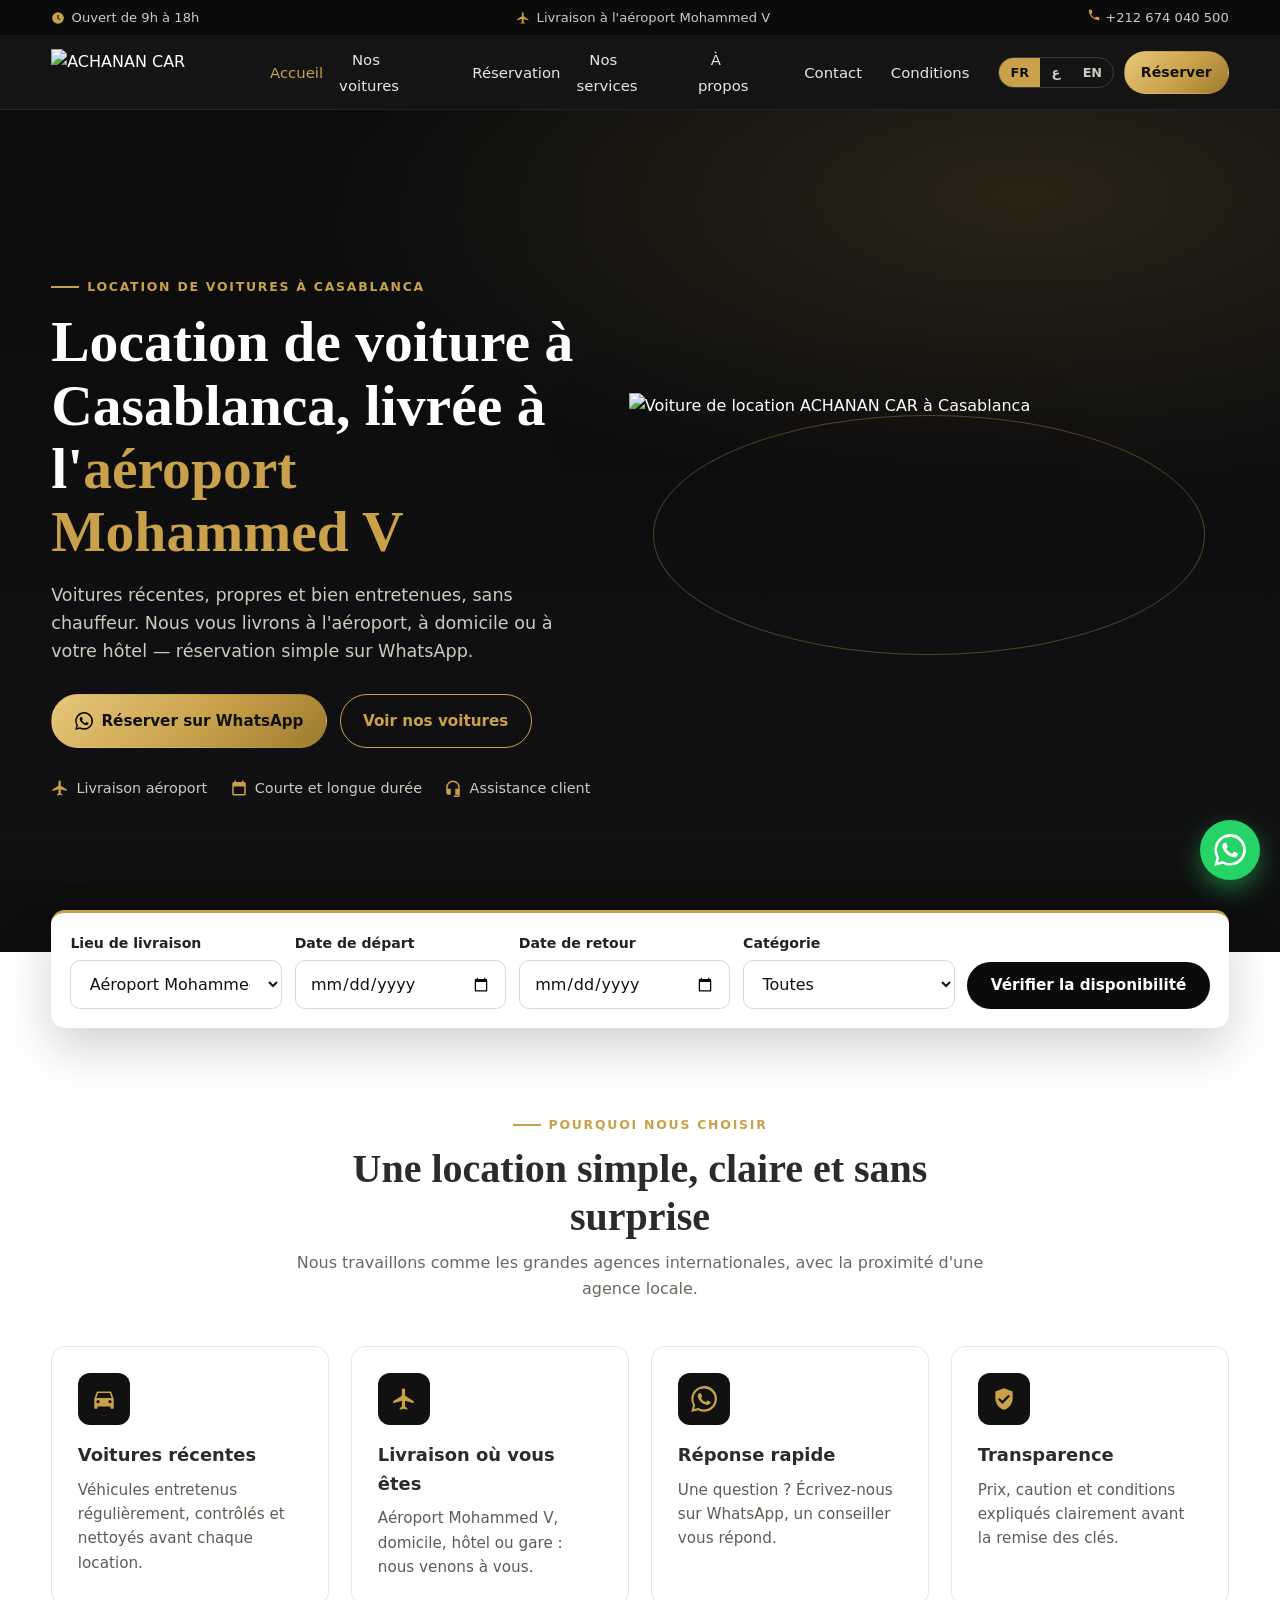
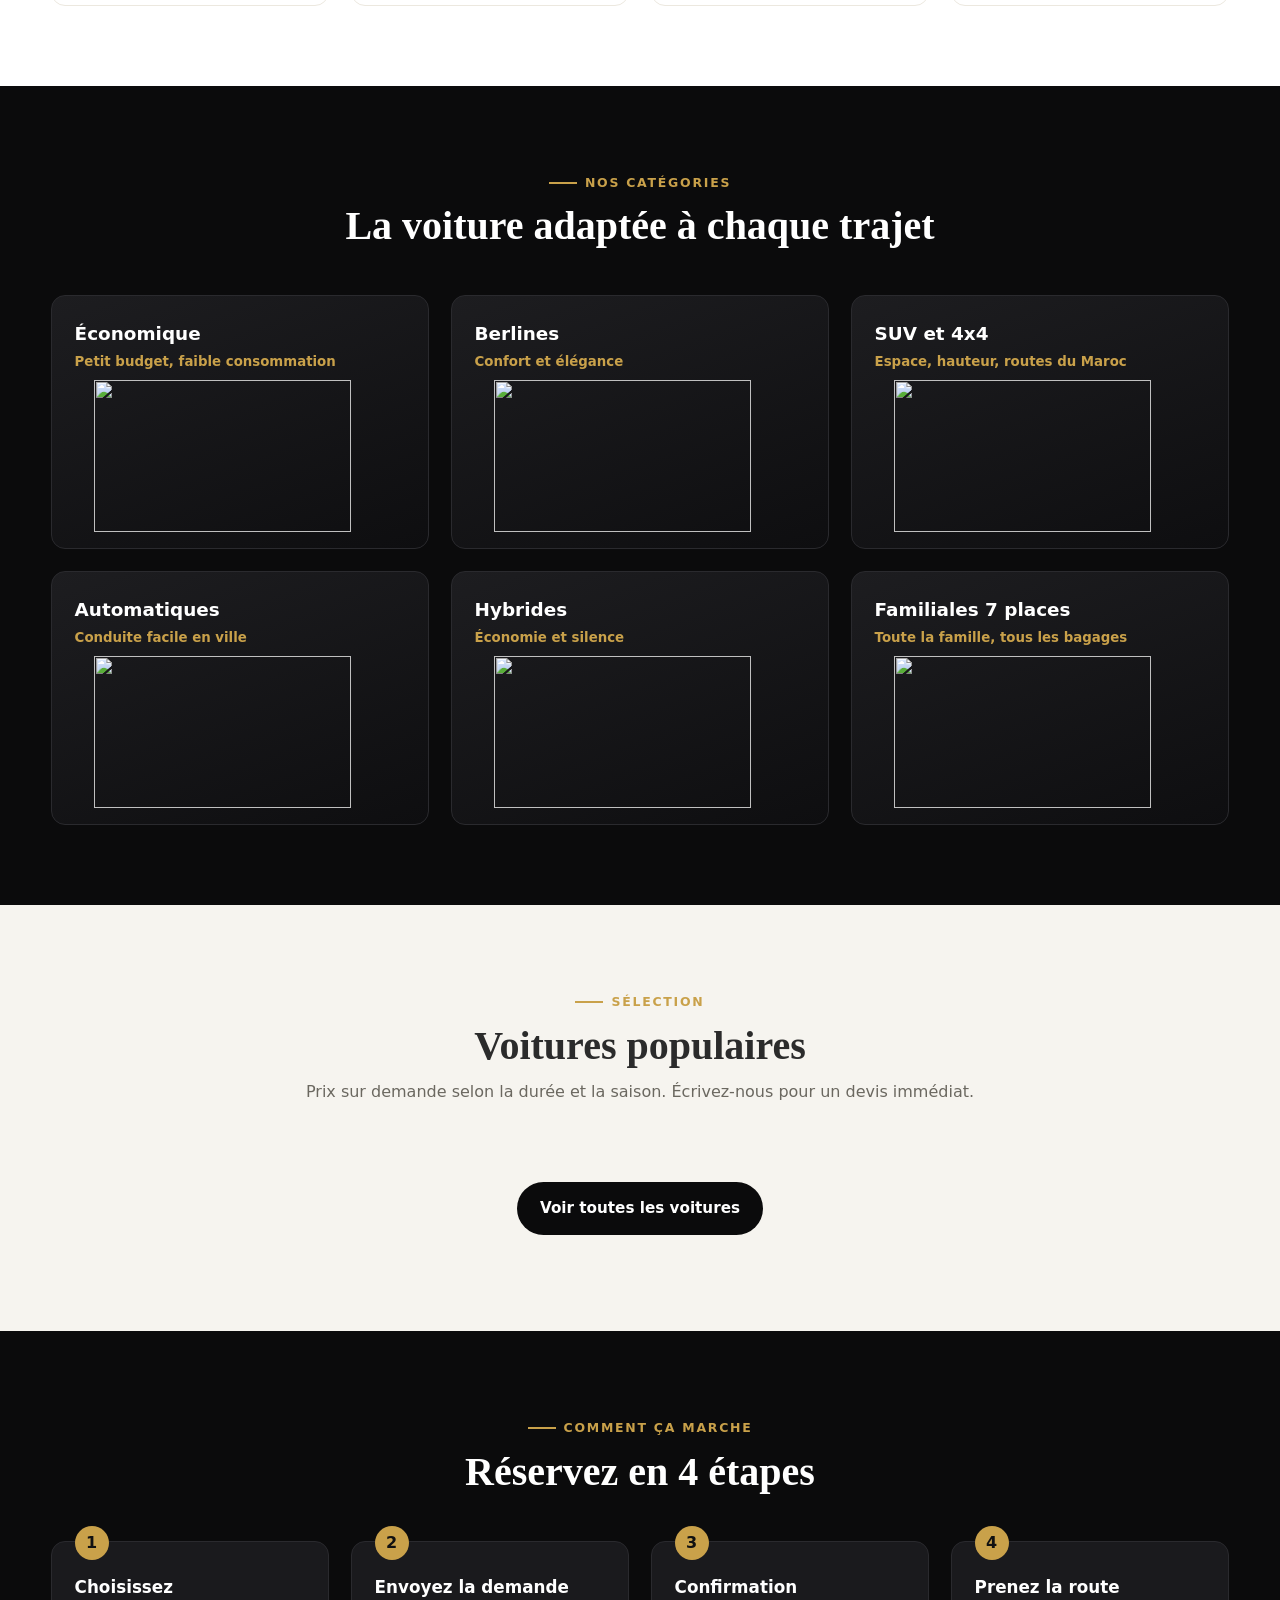
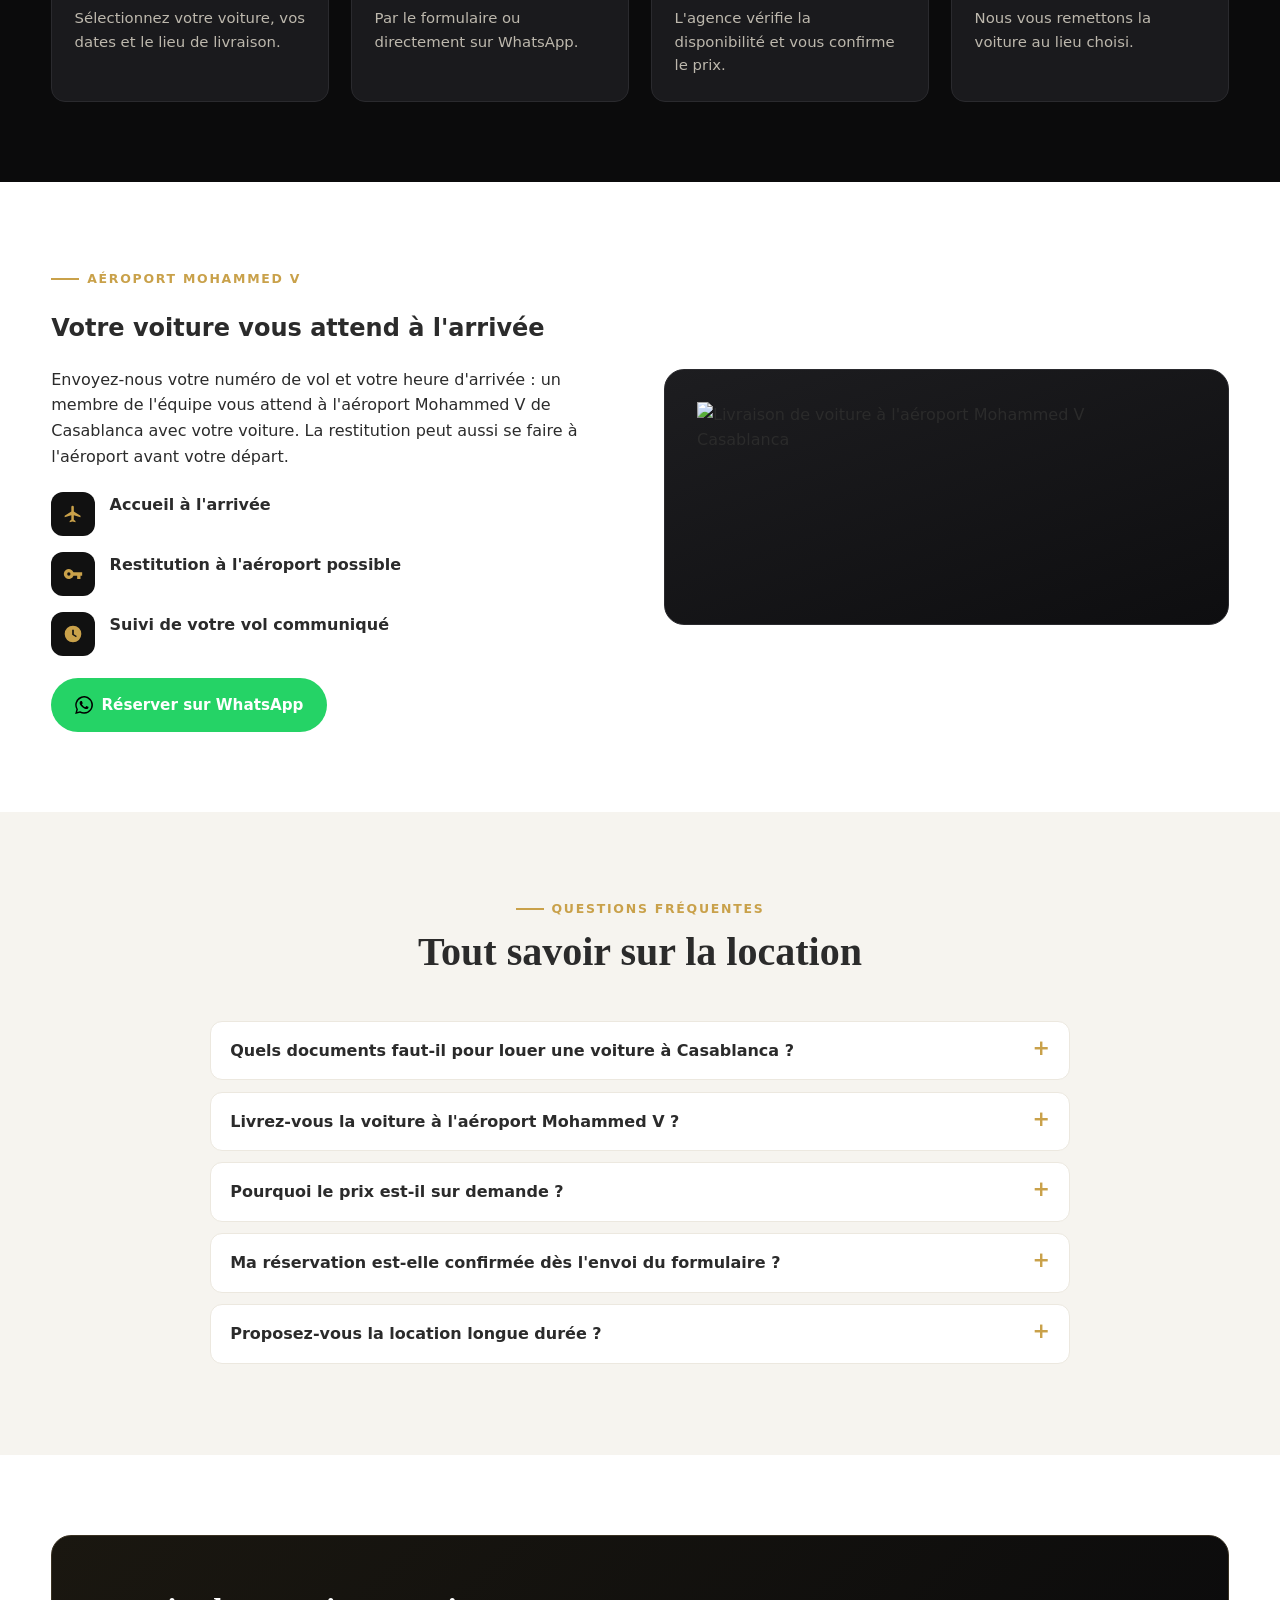
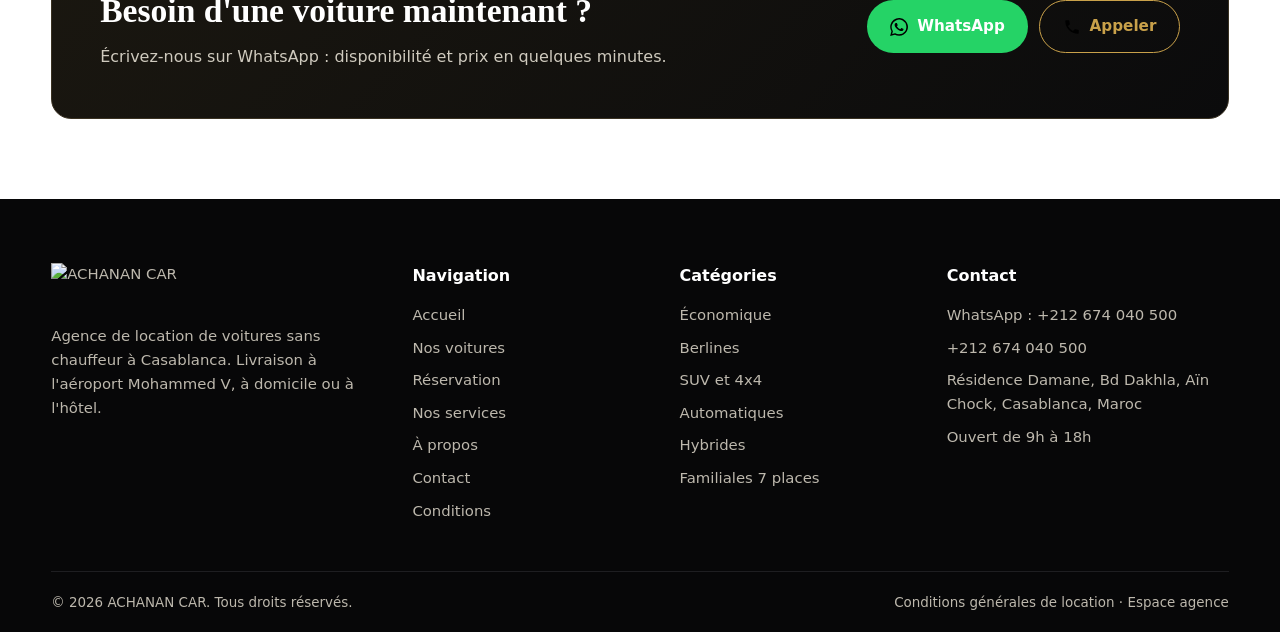
==== index.html @ a7890c53 "Add files via upload" ====
<!DOCTYPE html>
<html lang="fr" dir="ltr" class="no-js">
<head>
<meta charset="utf-8">
<meta name="viewport" content="width=device-width, initial-scale=1">
<title data-i18n="meta.index.title">Location voiture Casablanca &amp; aéroport Mohammed V | ACHANAN CAR</title>
<meta name="description" data-i18n-content="meta.index.desc" content="ACHANAN CAR : location de voitures sans chauffeur à Casablanca et au Maroc. Livraison à l&#x27;aéroport Mohammed V, à domicile ou à l&#x27;hôtel. Réservation rapide sur WhatsApp.">
<meta name="keywords" content="location voiture Casablanca, location voiture aéroport Casablanca, location voiture aéroport Mohammed V, car rental Morocco, car rental Casablanca, location voiture Maroc, location voiture sans chauffeur Casablanca, كراء السيارات الدار البيضاء">
<link rel="canonical" href="https://achanancar-cpu.github.io/">
<meta name="robots" content="index, follow">
<meta name="theme-color" content="#0b0b0c">
<meta property="og:type" content="website">
<meta property="og:site_name" content="ACHANAN CAR">
<meta property="og:title" content="Location voiture Casablanca &amp; aéroport Mohammed V | ACHANAN CAR">
<meta property="og:description" content="ACHANAN CAR : location de voitures sans chauffeur à Casablanca et au Maroc. Livraison à l&#x27;aéroport Mohammed V, à domicile ou à l&#x27;hôtel. Réservation rapide sur WhatsApp.">
<meta property="og:url" content="https://achanancar-cpu.github.io/">
<meta property="og:image" content="https://achanancar-cpu.github.io/assets/img/og-image.png">
<meta property="og:locale" content="fr_MA">
<meta property="og:locale:alternate" content="ar_MA">
<meta property="og:locale:alternate" content="en_US">
<meta name="twitter:card" content="summary_large_image">
<link rel="icon" href="assets/img/favicon.svg" type="image/svg+xml">
<link rel="icon" href="assets/img/icon-192.png" type="image/png" sizes="192x192">
<link rel="apple-touch-icon" href="assets/img/icon-192.png">
<link rel="manifest" href="manifest.webmanifest">
<link rel="stylesheet" href="assets/css/style.css">
<script type="application/ld+json">{"@context": "https://schema.org", "@type": "AutoRental", "name": "ACHANAN CAR", "url": "https://achanancar-cpu.github.io/", "logo": "https://achanancar-cpu.github.io/assets/img/icon-512.png", "image": "https://achanancar-cpu.github.io/assets/img/og-image.png", "telephone": "+212674040500", "priceRange": "$$", "address": {"@type": "PostalAddress", "streetAddress": "Résidence Damane, Bd Dakhla, Aïn Chock", "addressLocality": "Casablanca", "addressCountry": "MA"}, "areaServed": ["Casablanca", "Aéroport Mohammed V", "Maroc"], "openingHoursSpecification": [{"@type": "OpeningHoursSpecification", "dayOfWeek": ["Monday", "Tuesday", "Wednesday", "Thursday", "Friday", "Saturday", "Sunday"], "opens": "09:00", "closes": "18:00"}], "hasMap": "https://www.google.com/maps/search/?api=1&query=Résidence+Damane,+Bd+Dakhla,+Aïn+Chock,+Casablanca", "knowsLanguage": ["fr", "ar", "en"]}</script>
<script type="application/ld+json">{"@context": "https://schema.org", "@type": "FAQPage", "mainEntity": [{"@type": "Question", "name": "Quels documents faut-il pour louer une voiture à Casablanca ?", "acceptedAnswer": {"@type": "Answer", "text": "Une pièce d'identité (CIN ou passeport) et un permis de conduire valide. Les conditions complètes sont dans nos conditions générales."}}, {"@type": "Question", "name": "Livrez-vous la voiture à l'aéroport Mohammed V ?", "acceptedAnswer": {"@type": "Answer", "text": "Oui. Indiquez votre heure d'arrivée et votre numéro de vol, nous vous attendons à l'aéroport."}}, {"@type": "Question", "name": "Pourquoi le prix est-il sur demande ?", "acceptedAnswer": {"@type": "Answer", "text": "Le tarif dépend de la voiture, de la durée et de la saison. Nous vous envoyons un prix exact et à jour, sans frais cachés."}}, {"@type": "Question", "name": "Ma réservation est-elle confirmée dès l'envoi du formulaire ?", "acceptedAnswer": {"@type": "Answer", "text": "Non. Le formulaire est une demande. L'agence vérifie la disponibilité puis vous confirme par téléphone, WhatsApp ou email."}}, {"@type": "Question", "name": "Proposez-vous la location longue durée ?", "acceptedAnswer": {"@type": "Answer", "text": "Oui, à la semaine ou au mois, pour les particuliers comme pour les entreprises. Contactez-nous pour un tarif adapté."}}]}</script>
</head>
<body data-page="index">
<a class="skip" href="#main">Aller au contenu</a>
<div class="topbar"><div class="container">
  <span><svg viewBox="0 0 24 24" aria-hidden="true"><path d="M12 2a10 10 0 1 0 0 20 10 10 0 0 0 0-20zm1 10.4 3.5 2.1-.8 1.3L11 13V7h2v5.4z"/></svg><span data-i18n="top.hours">Ouvert de 9h à 18h</span></span>
  <span class="hide-sm"><svg viewBox="0 0 24 24" aria-hidden="true"><path d="M21 16v-2l-8-5V3.5a1.5 1.5 0 0 0-3 0V9l-8 5v2l8-2.5V19l-2 1.5V22l3.5-1 3.5 1v-1.5L13 19v-5.5l8 2.5z"/></svg><span data-i18n="top.airport">Livraison à l'aéroport Mohammed V</span></span>
  <span><a href="tel:+212674040500" dir="ltr"><svg viewBox="0 0 24 24" aria-hidden="true"><path d="M6.6 10.8a15.1 15.1 0 0 0 6.6 6.6l2.2-2.2c.3-.3.7-.4 1-.2 1.1.4 2.3.6 3.6.6.6 0 1 .4 1 1V20c0 .6-.4 1-1 1A17 17 0 0 1 3 4c0-.6.4-1 1-1h3.5c.6 0 1 .4 1 1 0 1.3.2 2.5.6 3.6.1.3 0 .7-.2 1L6.6 10.8z"/></svg> +212 674 040 500</a></span>
</div></div>
<header class="site"><div class="container nav">
  <a class="brand" href="index.html" aria-label="ACHANAN CAR"><img src="assets/img/logo.svg" alt="ACHANAN CAR" width="190" height="46"></a>
  <ul class="menu" id="menu"><li><a href="index.html" data-i18n="nav.home" class="active" aria-current="page">Accueil</a></li><li><a href="voitures.html" data-i18n="nav.cars">Nos voitures</a></li><li><a href="reservation.html" data-i18n="nav.booking">Réservation</a></li><li><a href="services.html" data-i18n="nav.services">Nos services</a></li><li><a href="a-propos.html" data-i18n="nav.about">À propos</a></li><li><a href="contact.html" data-i18n="nav.contact">Contact</a></li><li><a href="conditions.html" data-i18n="nav.terms">Conditions</a></li></ul>
  <div class="nav-actions">
    <div class="lang" role="group" aria-label="Langue / اللغة / Language">
      <button type="button" data-lang="fr" class="on" lang="fr">FR</button><button type="button" data-lang="ar" lang="ar">ع</button><button type="button" data-lang="en" lang="en">EN</button>
    </div>
    <a class="btn btn-gold btn-sm" href="reservation.html"><span data-i18n="btn.book">Réserver</span></a>
    <button class="burger" type="button" aria-controls="menu" aria-expanded="false" aria-label="Menu"><span></span></button>
  </div>
</div></header>
<main id="main">

<section class="hero"><div class="container">
  <div>
    <span class="eyebrow" data-i18n="home.eyebrow">Location de voitures à Casablanca</span>
    <h1 data-i18n="home.h1">Location de voiture à Casablanca, livrée à l'<span class="gold">aéroport Mohammed V</span></h1>
    <p class="lead" data-i18n="home.lead">Voitures récentes, propres et bien entretenues, sans chauffeur. Nous vous livrons à l'aéroport, à domicile ou à votre hôtel — réservation simple sur WhatsApp.</p>
    <div class="hero-cta"><a class="btn btn-gold" href="https://wa.me/212674040500" target="_blank" rel="noopener" data-wa><svg viewBox="0 0 24 24" aria-hidden="true"><path d="M17.5 14.4c-.3-.1-1.8-.9-2-1-.3-.1-.5-.1-.7.1-.2.3-.8 1-.9 1.2-.2.2-.3.2-.6.1-.3-.1-1.2-.5-2.3-1.4-.9-.8-1.4-1.7-1.6-2-.2-.3 0-.5.1-.6l.4-.5.3-.5c.1-.2 0-.4 0-.5l-.9-2.2c-.2-.6-.5-.5-.7-.5h-.6c-.2 0-.5.1-.8.4-.3.3-1 1-1 2.4s1 2.8 1.2 3c.1.2 2 3.1 4.9 4.3.7.3 1.2.5 1.7.6.7.2 1.300.2 1.8.1.6-.1 1.8-.7 2-1.4.2-.7.2-1.3.2-1.4-.1-.1-.3-.2-.6-.3zM12 21.8c-1.8 0-3.5-.5-5-1.4l-.4-.2-3.7 1 1-3.6-.2-.4A9.8 9.8 0 1 1 12 21.8zM20.5 3.5A11.8 11.8 0 0 0 1.9 17.7L.2 24l6.4-1.7A11.8 11.8 0 0 0 24 12c0-3.2-1.2-6.2-3.5-8.5z"/></svg><span data-i18n="btn.bookwa">Réserver sur WhatsApp</span></a><a class="btn btn-outline" href="voitures.html"><span data-i18n="btn.seecars">Voir nos voitures</span></a></div>
    <div class="hero-badges"><span><svg viewBox="0 0 24 24" aria-hidden="true"><path d="M21 16v-2l-8-5V3.5a1.5 1.5 0 0 0-3 0V9l-8 5v2l8-2.5V19l-2 1.5V22l3.5-1 3.5 1v-1.5L13 19v-5.5l8 2.5z"/></svg><span data-i18n="home.b1">Livraison aéroport</span></span><span><svg viewBox="0 0 24 24" aria-hidden="true"><path d="M19 4h-1V2h-2v2H8V2H6v2H5a2 2 0 0 0-2 2v14a2 2 0 0 0 2 2h14a2 2 0 0 0 2-2V6a2 2 0 0 0-2-2zm0 16H5V10h14v10z"/></svg><span data-i18n="home.b2">Courte et longue durée</span></span><span><svg viewBox="0 0 24 24" aria-hidden="true"><path d="M12 2a9 9 0 0 0-9 9v7a3 3 0 0 0 3 3h3v-8H5v-2a7 7 0 0 1 14 0v2h-4v8h4v1h-6v2h6a2 2 0 0 0 2-2V11a9 9 0 0 0-9-9z"/></svg><span data-i18n="home.b3">Assistance client</span></span></div>
  </div>
  <div class="hero-visual"><div class="ring"></div><img class="flip" src="assets/img/hero-car.svg" alt="Voiture de location ACHANAN CAR à Casablanca" width="600" height="285" fetchpriority="high"></div>
</div></section>
<div class="quick"><div class="container">
  <form id="quick" action="reservation.html" method="get">
    <div><label for="q-pickup" data-i18n="quick.pickup">Lieu de livraison</label><select id="q-pickup" name="pickup" required><option value="airport" selected data-i18n="loc.airport">Aéroport Mohammed V (CMN)</option><option value="agency" data-i18n="loc.agency">Agence — Aïn Chock, Casablanca</option><option value="home" data-i18n="loc.home">Domicile ou hôtel à Casablanca</option><option value="train" data-i18n="loc.train">Gare Casa-Voyageurs</option><option value="other" data-i18n="loc.other">Autre adresse (à préciser)</option></select></div>
    <div><label for="q-start" data-i18n="quick.start">Date de départ</label><input type="date" id="q-start" name="start"></div>
    <div><label for="q-end" data-i18n="quick.end">Date de retour</label><input type="date" id="q-end" name="end"></div>
    <div><label for="q-cat" data-i18n="quick.cat">Catégorie</label><select id="q-cat" name="cat"><option value="" data-i18n="cat.all">Toutes</option><option value="eco" data-i18n="cat.eco">Économique</option><option value="berline" data-i18n="cat.berline">Berlines</option><option value="suv" data-i18n="cat.suv">SUV et 4x4</option><option value="auto" data-i18n="cat.auto">Automatiques</option><option value="hybrid" data-i18n="cat.hybrid">Hybrides</option><option value="family" data-i18n="cat.family">Familiales 7 places</option></select></div>
    <button class="btn btn-dark" type="submit"><span data-i18n="quick.go">Vérifier la disponibilité</span></button>
  </form>
</div></div>
<section><div class="container"><div class="sec-head reveal"><span class="eyebrow" data-i18n="home.why.eye">Pourquoi nous choisir</span><h2 data-i18n="home.why.title">Une location simple, claire et sans surprise</h2><p data-i18n="home.why.sub">Nous travaillons comme les grandes agences internationales, avec la proximité d'une agence locale.</p></div><div class="grid g4"><div class="feature reveal"><div class="ico"><svg viewBox="0 0 24 24" aria-hidden="true"><path d="M18.9 6c-.2-.6-.8-1-1.4-1H6.5c-.7 0-1.2.4-1.4 1L3 12v8c0 .6.4 1 1 1h1c.6 0 1-.4 1-1v-1h12v1c0 .6.4 1 1 1h1c.6 0 1-.4 1-1v-8l-2.1-6zM6.5 16a1.5 1.5 0 1 1 0-3 1.5 1.5 0 0 1 0 3zm11 0a1.5 1.5 0 1 1 0-3 1.5 1.5 0 0 1 0 3zM5 11l1.5-4.5h11L19 11H5z"/></svg></div><h3 data-i18n="why1.t">Voitures récentes</h3><p data-i18n="why1.d">Véhicules entretenus régulièrement, contrôlés et nettoyés avant chaque location.</p></div><div class="feature reveal"><div class="ico"><svg viewBox="0 0 24 24" aria-hidden="true"><path d="M21 16v-2l-8-5V3.5a1.5 1.5 0 0 0-3 0V9l-8 5v2l8-2.5V19l-2 1.5V22l3.5-1 3.5 1v-1.5L13 19v-5.5l8 2.5z"/></svg></div><h3 data-i18n="why2.t">Livraison où vous êtes</h3><p data-i18n="why2.d">Aéroport Mohammed V, domicile, hôtel ou gare : nous venons à vous.</p></div><div class="feature reveal"><div class="ico"><svg viewBox="0 0 24 24" aria-hidden="true"><path d="M17.5 14.4c-.3-.1-1.8-.9-2-1-.3-.1-.5-.1-.7.1-.2.3-.8 1-.9 1.2-.2.2-.3.2-.6.1-.3-.1-1.2-.5-2.3-1.4-.9-.8-1.4-1.7-1.6-2-.2-.3 0-.5.1-.6l.4-.5.3-.5c.1-.2 0-.4 0-.5l-.9-2.2c-.2-.6-.5-.5-.7-.5h-.6c-.2 0-.5.1-.8.4-.3.3-1 1-1 2.4s1 2.8 1.2 3c.1.2 2 3.1 4.9 4.3.7.3 1.2.5 1.7.6.7.2 1.300.2 1.8.1.6-.1 1.8-.7 2-1.4.2-.7.2-1.3.2-1.4-.1-.1-.3-.2-.6-.3zM12 21.8c-1.8 0-3.5-.5-5-1.4l-.4-.2-3.7 1 1-3.6-.2-.4A9.8 9.8 0 1 1 12 21.8zM20.5 3.5A11.8 11.8 0 0 0 1.9 17.7L.2 24l6.4-1.7A11.8 11.8 0 0 0 24 12c0-3.2-1.2-6.2-3.5-8.5z"/></svg></div><h3 data-i18n="why3.t">Réponse rapide</h3><p data-i18n="why3.d">Une question ? Écrivez-nous sur WhatsApp, un conseiller vous répond.</p></div><div class="feature reveal"><div class="ico"><svg viewBox="0 0 24 24" aria-hidden="true"><path d="M12 2 4 5v6c0 5 3.4 9.7 8 11 4.6-1.3 8-6 8-11V5l-8-3zm-1.5 14.5-4-4 1.4-1.4 2.6 2.6 5.6-5.6 1.4 1.4-7 7z"/></svg></div><h3 data-i18n="why4.t">Transparence</h3><p data-i18n="why4.d">Prix, caution et conditions expliqués clairement avant la remise des clés.</p></div></div></div></section>
<section class="sec-dark"><div class="container"><div class="sec-head reveal"><span class="eyebrow" data-i18n="home.cats.eye">Nos catégories</span><h2 data-i18n="home.cats.title">La voiture adaptée à chaque trajet</h2></div><div class="grid g3"><a class="cat reveal" href="voitures.html#eco"><div><h3 data-i18n="cat.eco">Économique</h3><small data-i18n="catd.eco">Petit budget, faible consommation</small></div>
<img src="assets/img/cars/cat-eco.svg" alt="" loading="lazy" width="320" height="152"></a><a class="cat reveal" href="voitures.html#berline"><div><h3 data-i18n="cat.berline">Berlines</h3><small data-i18n="catd.berline">Confort et élégance</small></div>
<img src="assets/img/cars/cat-berline.svg" alt="" loading="lazy" width="320" height="152"></a><a class="cat reveal" href="voitures.html#suv"><div><h3 data-i18n="cat.suv">SUV et 4x4</h3><small data-i18n="catd.suv">Espace, hauteur, routes du Maroc</small></div>
<img src="assets/img/cars/cat-suv.svg" alt="" loading="lazy" width="320" height="152"></a><a class="cat reveal" href="voitures.html#auto"><div><h3 data-i18n="cat.auto">Automatiques</h3><small data-i18n="catd.auto">Conduite facile en ville</small></div>
<img src="assets/img/cars/cat-auto.svg" alt="" loading="lazy" width="320" height="152"></a><a class="cat reveal" href="voitures.html#hybrid"><div><h3 data-i18n="cat.hybrid">Hybrides</h3><small data-i18n="catd.hybrid">Économie et silence</small></div>
<img src="assets/img/cars/cat-hybrid.svg" alt="" loading="lazy" width="320" height="152"></a><a class="cat reveal" href="voitures.html#family"><div><h3 data-i18n="cat.family">Familiales 7 places</h3><small data-i18n="catd.family">Toute la famille, tous les bagages</small></div>
<img src="assets/img/cars/cat-family.svg" alt="" loading="lazy" width="320" height="152"></a></div></div></section>
<section class="sec-off"><div class="container"><div class="sec-head reveal"><span class="eyebrow" data-i18n="home.feat.eye">Sélection</span><h2 data-i18n="home.feat.title">Voitures populaires</h2><p data-i18n="home.feat.sub">Prix sur demande selon la durée et la saison. Écrivez-nous pour un devis immédiat.</p></div>
  <div class="grid g3" id="featured"></div>
  <p style="text-align:center;margin-top:2rem"><a class="btn btn-dark" href="voitures.html"><span data-i18n="btn.allcars">Voir toutes les voitures</span></a></p>
</div></section>
<section class="sec-dark"><div class="container"><div class="sec-head reveal"><span class="eyebrow" data-i18n="home.how.eye">Comment ça marche</span><h2 data-i18n="home.how.title">Réservez en 4 étapes</h2></div><div class="grid g4 steps"><div class="step reveal"><h3 data-i18n="how1.t">Choisissez</h3><p data-i18n="how1.d">Sélectionnez votre voiture, vos dates et le lieu de livraison.</p></div><div class="step reveal"><h3 data-i18n="how2.t">Envoyez la demande</h3><p data-i18n="how2.d">Par le formulaire ou directement sur WhatsApp.</p></div><div class="step reveal"><h3 data-i18n="how3.t">Confirmation</h3><p data-i18n="how3.d">L'agence vérifie la disponibilité et vous confirme le prix.</p></div><div class="step reveal"><h3 data-i18n="how4.t">Prenez la route</h3><p data-i18n="how4.d">Nous vous remettons la voiture au lieu choisi.</p></div></div></div></section>
<section><div class="container split">
  <div class="reveal"><span class="eyebrow" data-i18n="home.air.eye">Aéroport Mohammed V</span><h2 data-i18n="home.air.title">Votre voiture vous attend à l'arrivée</h2><p data-i18n="home.air.text">Envoyez-nous votre numéro de vol et votre heure d'arrivée : un membre de l'équipe vous attend à l'aéroport Mohammed V de Casablanca avec votre voiture. La restitution peut aussi se faire à l'aéroport avant votre départ.</p>
    <ul class="info-list" style="margin:1.4rem 0">
      <li><span class="ico"><svg viewBox="0 0 24 24" aria-hidden="true"><path d="M21 16v-2l-8-5V3.5a1.5 1.5 0 0 0-3 0V9l-8 5v2l8-2.5V19l-2 1.5V22l3.5-1 3.5 1v-1.5L13 19v-5.5l8 2.5z"/></svg></span><b data-i18n="home.air.l1">Accueil à l'arrivée</b></li>
      <li><span class="ico"><svg viewBox="0 0 24 24" aria-hidden="true"><path d="M12.6 10A6 6 0 1 0 12.6 14H17v4h4v-4h2v-4H12.6zM7 14a2 2 0 1 1 0-4 2 2 0 0 1 0 4z"/></svg></span><b data-i18n="home.air.l2">Restitution à l'aéroport possible</b></li>
      <li><span class="ico"><svg viewBox="0 0 24 24" aria-hidden="true"><path d="M12 2a10 10 0 1 0 0 20 10 10 0 0 0 0-20zm1 10.4 3.5 2.1-.8 1.3L11 13V7h2v5.4z"/></svg></span><b data-i18n="home.air.l3">Suivi de votre vol communiqué</b></li>
    </ul><a class="btn btn-wa" href="https://wa.me/212674040500" target="_blank" rel="noopener" data-wa><svg viewBox="0 0 24 24" aria-hidden="true"><path d="M17.5 14.4c-.3-.1-1.8-.9-2-1-.3-.1-.5-.1-.7.1-.2.3-.8 1-.9 1.2-.2.2-.3.2-.6.1-.3-.1-1.2-.5-2.3-1.4-.9-.8-1.4-1.7-1.6-2-.2-.3 0-.5.1-.6l.4-.5.3-.5c.1-.2 0-.4 0-.5l-.9-2.2c-.2-.6-.5-.5-.7-.5h-.6c-.2 0-.5.1-.8.4-.3.3-1 1-1 2.4s1 2.8 1.2 3c.1.2 2 3.1 4.9 4.3.7.3 1.2.5 1.7.6.7.2 1.300.2 1.8.1.6-.1 1.8-.7 2-1.4.2-.7.2-1.3.2-1.4-.1-.1-.3-.2-.6-.3zM12 21.8c-1.8 0-3.5-.5-5-1.4l-.4-.2-3.7 1 1-3.6-.2-.4A9.8 9.8 0 1 1 12 21.8zM20.5 3.5A11.8 11.8 0 0 0 1.9 17.7L.2 24l6.4-1.7A11.8 11.8 0 0 0 24 12c0-3.2-1.2-6.2-3.5-8.5z"/></svg><span data-i18n="btn.bookwa">Réserver sur WhatsApp</span></a></div>
  <div class="panel-img reveal"><img src="assets/img/cars/citroen-c3-aircross.svg" alt="Livraison de voiture à l'aéroport Mohammed V Casablanca" loading="lazy" width="400" height="190"></div>
</div></section>
<section class="sec-off"><div class="container" style="max-width:860px"><div class="sec-head reveal"><span class="eyebrow" data-i18n="home.faq.eye">Questions fréquentes</span><h2 data-i18n="home.faq.title">Tout savoir sur la location</h2></div><details class="reveal"><summary data-i18n="faq1.q">Quels documents faut-il pour louer une voiture à Casablanca ?</summary><p data-i18n="faq1.a">Une pièce d'identité (CIN ou passeport) et un permis de conduire valide. Les conditions complètes sont dans nos conditions générales.</p></details><details class="reveal"><summary data-i18n="faq2.q">Livrez-vous la voiture à l'aéroport Mohammed V ?</summary><p data-i18n="faq2.a">Oui. Indiquez votre heure d'arrivée et votre numéro de vol, nous vous attendons à l'aéroport.</p></details><details class="reveal"><summary data-i18n="faq3.q">Pourquoi le prix est-il sur demande ?</summary><p data-i18n="faq3.a">Le tarif dépend de la voiture, de la durée et de la saison. Nous vous envoyons un prix exact et à jour, sans frais cachés.</p></details><details class="reveal"><summary data-i18n="faq4.q">Ma réservation est-elle confirmée dès l'envoi du formulaire ?</summary><p data-i18n="faq4.a">Non. Le formulaire est une demande. L'agence vérifie la disponibilité puis vous confirme par téléphone, WhatsApp ou email.</p></details><details class="reveal"><summary data-i18n="faq5.q">Proposez-vous la location longue durée ?</summary><p data-i18n="faq5.a">Oui, à la semaine ou au mois, pour les particuliers comme pour les entreprises. Contactez-nous pour un tarif adapté.</p></details></div></section>
<section><div class="container"><div class="cta reveal"><div><h2 data-i18n="home.cta.title">Besoin d'une voiture maintenant ?</h2><p data-i18n="home.cta.text">Écrivez-nous sur WhatsApp : disponibilité et prix en quelques minutes.</p></div>
  <div style="display:flex;gap:.7rem;flex-wrap:wrap"><a class="btn btn-wa" href="https://wa.me/212674040500" target="_blank" rel="noopener" data-wa><svg viewBox="0 0 24 24" aria-hidden="true"><path d="M17.5 14.4c-.3-.1-1.8-.9-2-1-.3-.1-.5-.1-.7.1-.2.3-.8 1-.9 1.2-.2.2-.3.2-.6.1-.3-.1-1.2-.5-2.3-1.4-.9-.8-1.4-1.7-1.6-2-.2-.3 0-.5.1-.6l.4-.5.3-.5c.1-.2 0-.4 0-.5l-.9-2.2c-.2-.6-.5-.5-.7-.5h-.6c-.2 0-.5.1-.8.4-.3.3-1 1-1 2.4s1 2.8 1.2 3c.1.2 2 3.1 4.9 4.3.7.3 1.2.5 1.7.6.7.2 1.300.2 1.8.1.6-.1 1.8-.7 2-1.4.2-.7.2-1.3.2-1.4-.1-.1-.3-.2-.6-.3zM12 21.8c-1.8 0-3.5-.5-5-1.4l-.4-.2-3.7 1 1-3.6-.2-.4A9.8 9.8 0 1 1 12 21.8zM20.5 3.5A11.8 11.8 0 0 0 1.9 17.7L.2 24l6.4-1.7A11.8 11.8 0 0 0 24 12c0-3.2-1.2-6.2-3.5-8.5z"/></svg><span data-i18n="btn.wa">WhatsApp</span></a><a class="btn btn-outline" href="tel:+212674040500"><svg viewBox="0 0 24 24" aria-hidden="true"><path d="M6.6 10.8a15.1 15.1 0 0 0 6.6 6.6l2.2-2.2c.3-.3.7-.4 1-.2 1.1.4 2.3.6 3.6.6.6 0 1 .4 1 1V20c0 .6-.4 1-1 1A17 17 0 0 1 3 4c0-.6.4-1 1-1h3.5c.6 0 1 .4 1 1 0 1.3.2 2.5.6 3.6.1.3 0 .7-.2 1L6.6 10.8z"/></svg><span data-i18n="btn.call">Appeler</span></a></div></div></div></section>

</main>
<footer class="site"><div class="container">
  <div class="fgrid4">
    <div><img src="assets/img/logo.svg" alt="ACHANAN CAR" width="200" height="48"><p><span data-i18n="foot.about">Agence de location de voitures sans chauffeur à Casablanca. Livraison à l'aéroport Mohammed V, à domicile ou à l'hôtel.</span></p><div class="social" data-social></div></div>
    <div><h4 data-i18n="foot.links">Navigation</h4><ul><li><a href="index.html" data-i18n="nav.home">Accueil</a></li><li><a href="voitures.html" data-i18n="nav.cars">Nos voitures</a></li><li><a href="reservation.html" data-i18n="nav.booking">Réservation</a></li><li><a href="services.html" data-i18n="nav.services">Nos services</a></li><li><a href="a-propos.html" data-i18n="nav.about">À propos</a></li><li><a href="contact.html" data-i18n="nav.contact">Contact</a></li><li><a href="conditions.html" data-i18n="nav.terms">Conditions</a></li></ul></div>
    <div><h4 data-i18n="foot.cats">Catégories</h4><ul><li><a href="voitures.html#eco" data-i18n="cat.eco">Économique</a></li><li><a href="voitures.html#berline" data-i18n="cat.berline">Berlines</a></li><li><a href="voitures.html#suv" data-i18n="cat.suv">SUV et 4x4</a></li><li><a href="voitures.html#auto" data-i18n="cat.auto">Automatiques</a></li><li><a href="voitures.html#hybrid" data-i18n="cat.hybrid">Hybrides</a></li><li><a href="voitures.html#family" data-i18n="cat.family">Familiales 7 places</a></li></ul></div>
    <div><h4 data-i18n="foot.contact">Contact</h4><ul>
      <li><a href="https://wa.me/212674040500" target="_blank" rel="noopener" data-wa dir="ltr">WhatsApp : +212 674 040 500</a></li>
      <li><a href="tel:+212674040500" dir="ltr">+212 674 040 500</a></li>
      <li data-email hidden></li>
      <li><span data-i18n="foot.addr">Résidence Damane, Bd Dakhla, Aïn Chock, Casablanca, Maroc</span></li>
      <li><span data-i18n="top.hours">Ouvert de 9h à 18h</span></li>
    </ul></div>
  </div>
  <div class="copy"><span>© <span id="year">2026</span> ACHANAN CAR. <span data-i18n="foot.rights">Tous droits réservés.</span></span><span><a href="conditions.html" data-i18n="tc.h1">Conditions générales de location</a> · <a href="admin.html" rel="nofollow" data-i18n="foot.admin">Espace agence</a></span></div>
</div></footer>
<a class="wa-float" href="https://wa.me/212674040500" target="_blank" rel="noopener" data-wa aria-label="Discuter sur WhatsApp" data-i18n-aria="wa.float"><svg viewBox="0 0 24 24" aria-hidden="true"><path d="M17.5 14.4c-.3-.1-1.8-.9-2-1-.3-.1-.5-.1-.7.1-.2.3-.8 1-.9 1.2-.2.2-.3.2-.6.1-.3-.1-1.2-.5-2.3-1.4-.9-.8-1.4-1.7-1.6-2-.2-.3 0-.5.1-.6l.4-.5.3-.5c.1-.2 0-.4 0-.5l-.9-2.2c-.2-.6-.5-.5-.7-.5h-.6c-.2 0-.5.1-.8.4-.3.3-1 1-1 2.4s1 2.8 1.2 3c.1.2 2 3.1 4.9 4.3.7.3 1.2.5 1.7.6.7.2 1.300.2 1.8.1.6-.1 1.8-.7 2-1.4.2-.7.2-1.3.2-1.4-.1-.1-.3-.2-.6-.3zM12 21.8c-1.8 0-3.5-.5-5-1.4l-.4-.2-3.7 1 1-3.6-.2-.4A9.8 9.8 0 1 1 12 21.8zM20.5 3.5A11.8 11.8 0 0 0 1.9 17.7L.2 24l6.4-1.7A11.8 11.8 0 0 0 24 12c0-3.2-1.2-6.2-3.5-8.5z"/></svg></a>
<script src="assets/js/config.js"></script>
<script src="assets/js/i18n.js"></script>
<script src="assets/js/cars.js"></script>
<script src="assets/js/main.js"></script>
</body>
</html>
---- assets/css/style.css ----
/* ACHANAN CAR — feuille de style principale */
:root{
  --black:#0b0b0c; --ink:#141416; --card:#1a1a1d; --line:#2a2a2e;
  --white:#ffffff; --off:#f6f4ef; --muted:#a6a39b; --text:#2b2b2b;
  --gold:#c9a14a; --gold-2:#e6c77a; --gold-dark:#9c7a2e;
  --wa:#25d366;
  --radius:14px; --shadow:0 10px 30px rgba(0,0,0,.12);
  --max:1200px;
  --font:"Segoe UI",system-ui,-apple-system,Roboto,"Helvetica Neue",Arial,sans-serif;
  --font-ar:"Segoe UI","Noto Kufi Arabic","Geeza Pro","Arabic Typesetting",Tahoma,sans-serif;
  --serif:Georgia,"Times New Roman",serif;
}
*{box-sizing:border-box}
html{scroll-behavior:smooth}
body{margin:0;font-family:var(--font);color:var(--text);background:var(--white);line-height:1.6;-webkit-font-smoothing:antialiased}
html[dir="rtl"] body{font-family:var(--font-ar)}
img{max-width:100%;display:block}
a{color:inherit;text-decoration:none}
.container{width:min(var(--max),92%);margin-inline:auto}
.gold{color:var(--gold)}
.skip{position:absolute;left:0;top:0;transform:translateY(-200%);background:var(--gold);color:#000;padding:.6rem 1rem;z-index:100}
.skip:focus{transform:none}

/* Boutons */
.btn{display:inline-flex;align-items:center;justify-content:center;gap:.55rem;padding:.85rem 1.4rem;border-radius:999px;font-weight:600;font-size:.95rem;border:1.5px solid transparent;cursor:pointer;transition:.2s ease;white-space:nowrap;font-family:inherit}
.btn svg{width:18px;height:18px;flex:none}
.btn-gold{background:linear-gradient(135deg,var(--gold-2),var(--gold) 55%,var(--gold-dark));color:#111}
.btn-gold:hover{filter:brightness(1.08);transform:translateY(-1px)}
.btn-outline{border-color:var(--gold);color:var(--gold);background:transparent}
.btn-outline:hover{background:var(--gold);color:#111}
.btn-dark{background:var(--black);color:#fff}
.btn-dark:hover{background:#000}
.btn-wa{background:var(--wa);color:#fff}
.btn-wa:hover{filter:brightness(1.05)}
.btn-block{width:100%}
.btn-sm{padding:.6rem 1rem;font-size:.88rem}

/* Barre supérieure + en-tête */
.topbar{background:var(--black);color:#cfcabe;font-size:.82rem}
.topbar .container{display:flex;justify-content:space-between;gap:1rem;padding:.45rem 0;flex-wrap:wrap}
.topbar a:hover{color:var(--gold)}
.topbar span{display:inline-flex;align-items:center;gap:.4rem}
.topbar svg{width:14px;height:14px;fill:var(--gold)}
header.site{position:sticky;top:0;z-index:50;background:rgba(11,11,12,.96);backdrop-filter:blur(8px);border-bottom:1px solid #222}
.nav{display:flex;align-items:center;justify-content:space-between;gap:1rem;height:74px}
.brand{display:flex;align-items:center;gap:.6rem;color:#fff}
.brand img{height:46px;width:auto}
.menu{display:flex;align-items:center;gap:.2rem;list-style:none;margin:0;padding:0}
.menu a{color:#e9e6de;padding:.55rem .8rem;border-radius:8px;font-size:.93rem;font-weight:500}
.menu a:hover,.menu a.active{color:var(--gold)}
.nav-actions{display:flex;align-items:center;gap:.6rem}
.lang{display:flex;border:1px solid #3a3a3e;border-radius:999px;overflow:hidden}
.lang button{background:transparent;border:0;color:#cfcabe;padding:.42rem .7rem;font-size:.8rem;font-weight:700;cursor:pointer;font-family:inherit}
.lang button.on{background:var(--gold);color:#111}
.burger{display:none;background:transparent;border:1px solid #3a3a3e;border-radius:10px;width:44px;height:44px;cursor:pointer;align-items:center;justify-content:center}
.burger span,.burger span::before,.burger span::after{display:block;width:20px;height:2px;background:#fff;position:relative;content:"";transition:.2s}
.burger span::before{position:absolute;top:-6px}
.burger span::after{position:absolute;top:6px}
@media (max-width:980px){
  .burger{display:inline-flex}
  .menu{position:fixed;inset:74px 0 auto 0;flex-direction:column;align-items:stretch;background:var(--black);padding:1rem 4%;gap:0;border-bottom:1px solid #222;transform:translateY(calc(-100% - 90px));visibility:hidden;transition:transform .25s ease,visibility .25s;max-height:calc(100vh - 74px);overflow:auto}
  .menu.open{transform:none;visibility:visible}
  .menu a{display:block;padding:.95rem .5rem;border-bottom:1px solid #1f1f22;font-size:1rem}
  .nav-actions .btn{display:none}
  .topbar .hide-sm{display:none}
}

/* Hero */
.hero{position:relative;background:radial-gradient(1200px 500px at 80% 10%,#2a2416 0%,transparent 60%),linear-gradient(180deg,#0b0b0c,#121214);color:#fff;overflow:hidden}
.hero::after{content:"";position:absolute;inset:auto 0 0 0;height:120px;background:linear-gradient(transparent,rgba(0,0,0,.35))}
.hero .container{display:grid;grid-template-columns:1.05fr 1fr;gap:2rem;align-items:center;padding:5rem 0 4.5rem;position:relative;z-index:1}
.eyebrow{display:inline-flex;align-items:center;gap:.5rem;color:var(--gold);font-weight:700;letter-spacing:.14em;text-transform:uppercase;font-size:.78rem}
html[dir="rtl"] .eyebrow{letter-spacing:0}
.eyebrow::before{content:"";width:28px;height:2px;background:var(--gold)}
.hero h1{font-family:var(--serif);font-size:clamp(2.1rem,4.6vw,3.6rem);line-height:1.1;margin:.8rem 0 1rem;font-weight:700}
html[dir="rtl"] .hero h1{font-family:var(--font-ar);line-height:1.35}
.hero p.lead{color:#cfcabe;font-size:1.1rem;max-width:560px}
.hero-cta{display:flex;gap:.8rem;flex-wrap:wrap;margin:1.8rem 0}
.hero-badges{display:flex;gap:1.4rem;flex-wrap:wrap;color:#cfcabe;font-size:.9rem}
.hero-badges span{display:flex;align-items:center;gap:.45rem}
.hero-badges svg{width:18px;height:18px;fill:var(--gold)}
.hero-visual{position:relative}
.hero-visual .ring{position:absolute;inset:8% 4%;border:1px solid rgba(201,161,74,.35);border-radius:50%}
.hero-visual img{position:relative;width:100%;filter:drop-shadow(0 30px 40px rgba(0,0,0,.6))}
html[dir="rtl"] .hero-visual img.flip{transform:scaleX(-1)}
@media (max-width:860px){.hero .container{grid-template-columns:1fr;padding:3rem 0}.hero-visual{order:-1;max-width:520px;margin:auto}}

/* Bandeau recherche rapide */
.quick{margin-top:-2.6rem;position:relative;z-index:3}
.quick form{background:#fff;border-radius:var(--radius);box-shadow:0 20px 50px rgba(0,0,0,.18);padding:1.2rem;display:grid;grid-template-columns:repeat(4,1fr) auto;gap:.8rem;align-items:end;border-top:3px solid var(--gold)}
@media (max-width:900px){.quick form{grid-template-columns:1fr 1fr}.quick form .btn{grid-column:1/-1}}
@media (max-width:520px){.quick form{grid-template-columns:1fr}}

/* Sections */
section{padding:5rem 0}
.sec-dark{background:var(--black);color:#fff}
.sec-off{background:var(--off)}
.sec-head{text-align:center;max-width:720px;margin:0 auto 2.8rem}
.sec-head h2{font-family:var(--serif);font-size:clamp(1.7rem,3.2vw,2.5rem);margin:.6rem 0 .6rem;line-height:1.2}
html[dir="rtl"] .sec-head h2,html[dir="rtl"] h1,html[dir="rtl"] h2,html[dir="rtl"] h3{font-family:var(--font-ar)}
.sec-head p{color:#6b6860;margin:0}
.sec-dark .sec-head p{color:#bdb8ad}
.sec-head .eyebrow{justify-content:center}

/* Page header */
.page-head{background:linear-gradient(135deg,#0b0b0c,#1c1a15);color:#fff;padding:4rem 0 3.2rem;border-bottom:3px solid var(--gold)}
.page-head h1{font-family:var(--serif);font-size:clamp(1.9rem,4vw,3rem);margin:.5rem 0}
.page-head p{color:#cfcabe;max-width:680px;margin:0}
.crumbs{font-size:.85rem;color:#a6a39b}
.crumbs a:hover{color:var(--gold)}

/* Grilles */
.grid{display:grid;gap:1.4rem}
.g2{grid-template-columns:repeat(2,1fr)}
.g3{grid-template-columns:repeat(3,1fr)}
.g4{grid-template-columns:repeat(4,1fr)}
@media (max-width:980px){.g4{grid-template-columns:repeat(2,1fr)}.g3{grid-template-columns:repeat(2,1fr)}}
@media (max-width:620px){.g2,.g3,.g4{grid-template-columns:1fr}}

/* Cartes services / atouts */
.feature{background:#fff;border:1px solid #ece8df;border-radius:var(--radius);padding:1.6rem;transition:.2s}
.feature:hover{box-shadow:var(--shadow);transform:translateY(-3px);border-color:var(--gold)}
.feature .ico{width:52px;height:52px;border-radius:12px;background:#111;display:grid;place-items:center;margin-bottom:1rem}
.feature .ico svg{width:26px;height:26px;fill:var(--gold)}
.feature h3{margin:.2rem 0 .5rem;font-size:1.12rem}
.feature p{margin:0;color:#5f5c55;font-size:.95rem}
.sec-dark .feature{background:var(--card);border-color:var(--line)}
.sec-dark .feature p{color:#bdb8ad}

/* Catégories */
.cat{position:relative;border-radius:var(--radius);overflow:hidden;background:linear-gradient(160deg,#1d1d20,#0e0e10);color:#fff;padding:1.4rem 1.4rem 1rem;min-height:210px;display:flex;flex-direction:column;justify-content:space-between;border:1px solid #2a2a2e;transition:.2s}
.cat:hover{border-color:var(--gold);transform:translateY(-3px)}
.cat h3{margin:0;font-size:1.15rem}
.cat small{color:var(--gold);font-weight:600}
.cat img{width:88%;margin:.4rem auto 0}

/* Cartes voitures */
.filters{display:flex;flex-wrap:wrap;gap:.5rem;justify-content:center;margin-bottom:2rem}
.chip{border:1.5px solid #d9d4c8;background:#fff;color:#333;border-radius:999px;padding:.55rem 1.05rem;font-weight:600;font-size:.9rem;cursor:pointer;font-family:inherit}
.chip:hover{border-color:var(--gold)}
.chip.on{background:#111;color:var(--gold);border-color:#111}
.car{background:#fff;border:1px solid #ece8df;border-radius:var(--radius);overflow:hidden;display:flex;flex-direction:column;transition:.2s}
.car:hover{box-shadow:var(--shadow);transform:translateY(-3px)}
.car-media{position:relative;aspect-ratio:16/10;background:linear-gradient(160deg,#f3f0e8,#e6e1d5);display:grid;place-items:center;overflow:hidden}
.car-media img{width:100%;height:100%;object-fit:cover}
.car-media img.illu{object-fit:contain;padding:8% 6%}
.car-tag{position:absolute;top:.8rem;inset-inline-start:.8rem;background:#111;color:var(--gold);font-size:.75rem;font-weight:700;padding:.3rem .7rem;border-radius:999px}
.car-dots{position:absolute;bottom:.6rem;inset-inline:0;display:flex;justify-content:center;gap:.35rem}
.car-dots button{width:8px;height:8px;border-radius:50%;border:0;background:rgba(0,0,0,.25);cursor:pointer;padding:0}
.car-dots button.on{background:var(--gold)}
.car-body{padding:1.2rem 1.2rem 1.3rem;display:flex;flex-direction:column;gap:.8rem;flex:1}
.car-title{display:flex;justify-content:space-between;align-items:baseline;gap:.5rem}
.car-title h3{margin:0;font-size:1.12rem}
.car-title span{color:#8a867d;font-size:.85rem}
.specs{display:grid;grid-template-columns:1fr 1fr;gap:.45rem .8rem;list-style:none;margin:0;padding:0;font-size:.88rem;color:#4b4943}
.specs li{display:flex;align-items:center;gap:.45rem}
.specs svg{width:16px;height:16px;fill:var(--gold-dark);flex:none}
.price{display:flex;justify-content:space-between;align-items:center;border-top:1px dashed #e2ddd2;padding-top:.8rem;margin-top:auto}
.price b{color:var(--gold-dark);font-size:1rem}
.car-actions{display:grid;grid-template-columns:1fr 1fr;gap:.5rem}
.empty{text-align:center;color:#777;padding:2rem}

/* Étapes */
.steps{counter-reset:s}
.step{position:relative;padding:1.6rem 1.4rem 1.4rem;border-radius:var(--radius);background:var(--card);border:1px solid var(--line)}
.step::before{counter-increment:s;content:counter(s);position:absolute;top:-16px;inset-inline-start:1.4rem;width:34px;height:34px;border-radius:50%;background:var(--gold);color:#111;font-weight:800;display:grid;place-items:center}
.step h3{margin:.4rem 0 .4rem;font-size:1.05rem;color:#fff}
.step p{margin:0;color:#bdb8ad;font-size:.93rem}

/* CTA */
.cta{background:linear-gradient(135deg,#1a1710,#0b0b0c);color:#fff;border-radius:20px;padding:3rem;display:flex;justify-content:space-between;align-items:center;gap:2rem;flex-wrap:wrap;border:1px solid #3a3222}
.cta h2{font-family:var(--serif);margin:0 0 .4rem;font-size:clamp(1.5rem,3vw,2.1rem)}
.cta p{margin:0;color:#cfcabe}

/* FAQ */
details{background:#fff;border:1px solid #ece8df;border-radius:12px;padding:1rem 1.2rem;margin-bottom:.7rem}
details summary{cursor:pointer;font-weight:600;list-style:none;display:flex;justify-content:space-between;gap:1rem}
details summary::-webkit-details-marker{display:none}
details summary::after{content:"+";color:var(--gold);font-size:1.3rem;line-height:1}
details[open] summary::after{content:"–"}
details p{margin:.7rem 0 0;color:#5f5c55}

/* Formulaires */
.form-card{background:#fff;border-radius:var(--radius);box-shadow:var(--shadow);padding:2rem;border-top:3px solid var(--gold)}
.fgrid{display:grid;grid-template-columns:1fr 1fr;gap:1rem}
.fgrid .full{grid-column:1/-1}
@media (max-width:620px){.fgrid{grid-template-columns:1fr}.form-card{padding:1.3rem}}
label{display:block;font-weight:600;font-size:.88rem;margin-bottom:.35rem;color:#222}
label .req{color:#c0392b}
input,select,textarea{width:100%;padding:.8rem .9rem;border:1.5px solid #ddd8cc;border-radius:10px;font-size:1rem;font-family:inherit;background:#fff;color:#111}
input:focus,select:focus,textarea:focus{outline:none;border-color:var(--gold);box-shadow:0 0 0 3px rgba(201,161,74,.18)}
textarea{min-height:110px;resize:vertical}
.hp{position:absolute;left:0;width:1px;height:1px;overflow:hidden;clip:rect(0 0 0 0);opacity:0}
.check{display:flex;gap:.6rem;align-items:flex-start;font-weight:400;font-size:.9rem}
.check input{width:auto;margin-top:.25rem}
.check a{color:var(--gold-dark);text-decoration:underline}
.notice{background:#fbf6ea;border:1px solid #ecd9a8;color:#5e4a16;border-radius:10px;padding:.85rem 1rem;font-size:.9rem}
.alert{border-radius:12px;padding:1.2rem;margin-top:1rem;display:none}
.alert.show{display:block}
.alert.ok{background:#eef8f0;border:1px solid #b7e0c0;color:#1d5a2b}
.alert.err{background:#fdeeee;border:1px solid #f0bcbc;color:#7a1f1f}
.alert h3{margin:0 0 .4rem}
.alert .btn{margin-top:.8rem}
.field-error{border-color:#c0392b!important}

/* Contact */
.info-list{list-style:none;padding:0;margin:0;display:grid;gap:1rem}
.info-list li{display:flex;gap:.9rem;align-items:flex-start}
.info-list .ico{width:44px;height:44px;border-radius:12px;background:#111;display:grid;place-items:center;flex:none}
.info-list .ico svg{width:20px;height:20px;fill:var(--gold)}
.info-list b{display:block}
.info-list a:hover{color:var(--gold-dark)}
.map{border:0;width:100%;height:380px;border-radius:var(--radius);filter:grayscale(.2)}

/* Texte légal */
.prose{max-width:860px;margin:auto}
.prose h2{font-size:1.25rem;margin:2rem 0 .6rem;padding-bottom:.4rem;border-bottom:2px solid var(--gold);display:inline-block}
.prose p,.prose li{color:#3f3d38}
.prose ul{padding-inline-start:1.2rem}

/* Stats / À propos */
.stats{display:grid;grid-template-columns:repeat(4,1fr);gap:1rem;text-align:center}
.stats div{padding:1.4rem;border:1px solid var(--line);border-radius:var(--radius);background:var(--card)}
.stats b{display:block;font-size:2rem;color:var(--gold);font-family:var(--serif)}
.stats span{color:#bdb8ad;font-size:.9rem}
@media (max-width:760px){.stats{grid-template-columns:1fr 1fr}}
.split{display:grid;grid-template-columns:1fr 1fr;gap:3rem;align-items:center}
@media (max-width:860px){.split{grid-template-columns:1fr}}
.panel-img{border-radius:20px;background:linear-gradient(160deg,#1d1d20,#0e0e10);padding:2rem;border:1px solid #2a2a2e}

/* Pied de page */
footer.site{background:#070708;color:#bdb8ad;padding:4rem 0 0;font-size:.93rem}
.fgrid4{display:grid;grid-template-columns:1.4fr 1fr 1fr 1.2fr;gap:2rem}
@media (max-width:900px){.fgrid4{grid-template-columns:1fr 1fr}}
@media (max-width:560px){.fgrid4{grid-template-columns:1fr}}
footer.site h4{color:#fff;margin:0 0 1rem;font-size:1rem}
footer.site ul{list-style:none;margin:0;padding:0;display:grid;gap:.55rem}
footer.site a:hover{color:var(--gold)}
.social{display:flex;gap:.6rem;margin-top:1rem}
.social a{width:40px;height:40px;border-radius:50%;border:1px solid #333;display:grid;place-items:center}
.social a:hover{border-color:var(--gold);background:#141414}
.social svg{width:18px;height:18px;fill:#e9e6de}
.copy{border-top:1px solid #1e1e21;margin-top:3rem;padding:1.2rem 0;display:flex;justify-content:space-between;flex-wrap:wrap;gap:.6rem;font-size:.84rem}

/* WhatsApp flottant */
.wa-float{position:fixed;bottom:20px;inset-inline-end:20px;width:60px;height:60px;border-radius:50%;background:var(--wa);display:grid;place-items:center;box-shadow:0 10px 25px rgba(37,211,102,.45);z-index:60;animation:pulse 2.4s infinite}
.wa-float svg{width:32px;height:32px;fill:#fff}
@keyframes pulse{0%,100%{box-shadow:0 0 0 0 rgba(37,211,102,.5)}50%{box-shadow:0 0 0 14px rgba(37,211,102,0)}}
@media (prefers-reduced-motion:reduce){*{animation:none!important;transition:none!important;scroll-behavior:auto!important}}

.reveal{opacity:0;transform:translateY(18px);transition:opacity .6s ease,transform .6s ease}
.reveal.in{opacity:1;transform:none}
.no-js .reveal{opacity:1;transform:none}

/* Compléments */
.booking-split{grid-template-columns:1.6fr 1fr}
@media (max-width:860px){.booking-split{grid-template-columns:1fr}}
.social-light a{border-color:#ddd8cc}
.social-light svg{fill:#111}
.social-light a:hover{background:#111}
.social-light a:hover svg{fill:var(--gold)}
.info-list li > svg{width:18px;height:18px;fill:var(--gold-dark);flex:none;margin-top:.2rem}
[hidden]{display:none!important}
html[dir="rtl"] .specs,html[dir="rtl"] .car-title{direction:rtl}
@media (max-width:620px){.wa-float{width:54px;height:54px;bottom:14px}}
.alert .ref{font-size:1.05rem;margin:.2rem 0 .4rem}
.alert .ref b{background:#fff;border:1px dashed #1d5a2b;padding:.15rem .5rem;border-radius:6px;letter-spacing:.05em}
/* Photos réelles (affiches du catalogue) : image entière sur fond sombre */
.car-media{background:linear-gradient(160deg,#16161a,#0b0b0c)}
.car-media img:not(.illu){object-fit:contain}
.car-media img.illu{background:linear-gradient(160deg,#f3f0e8,#e6e1d5)}
.car-media{aspect-ratio:4/3}
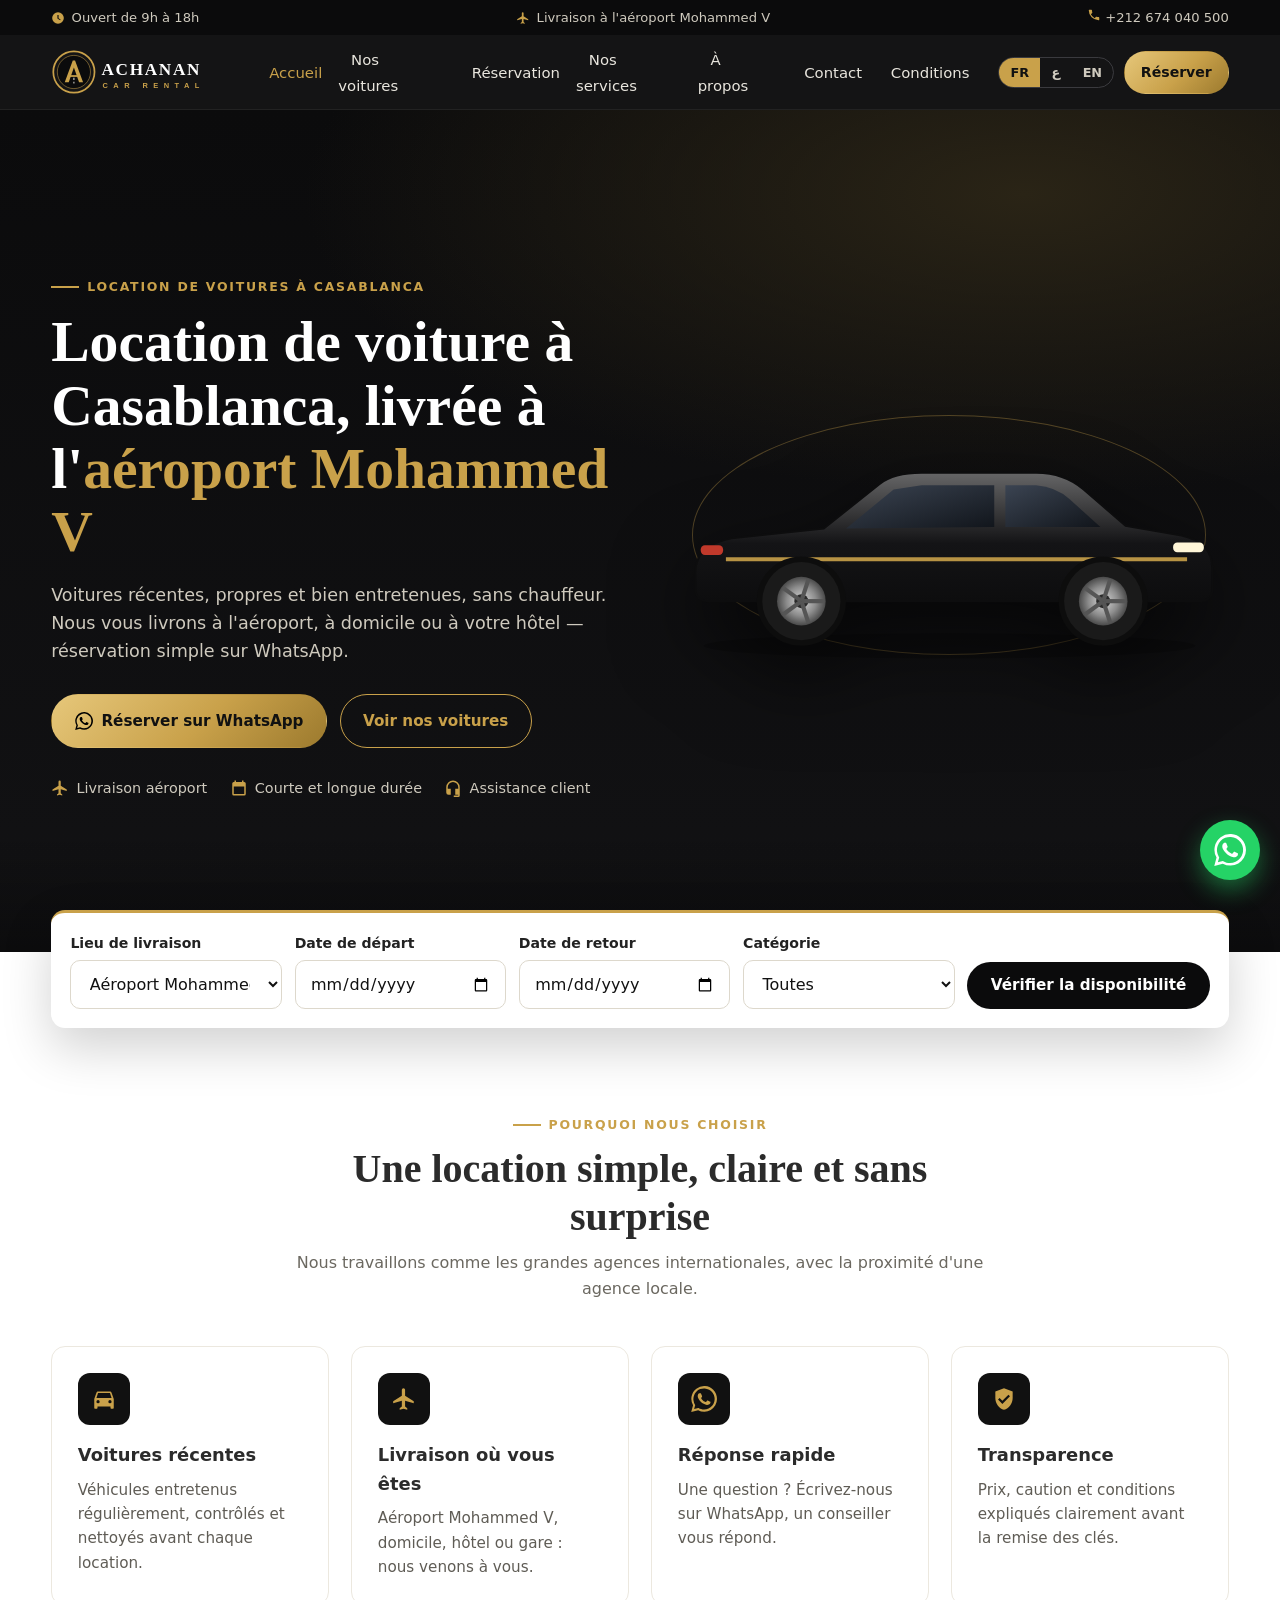
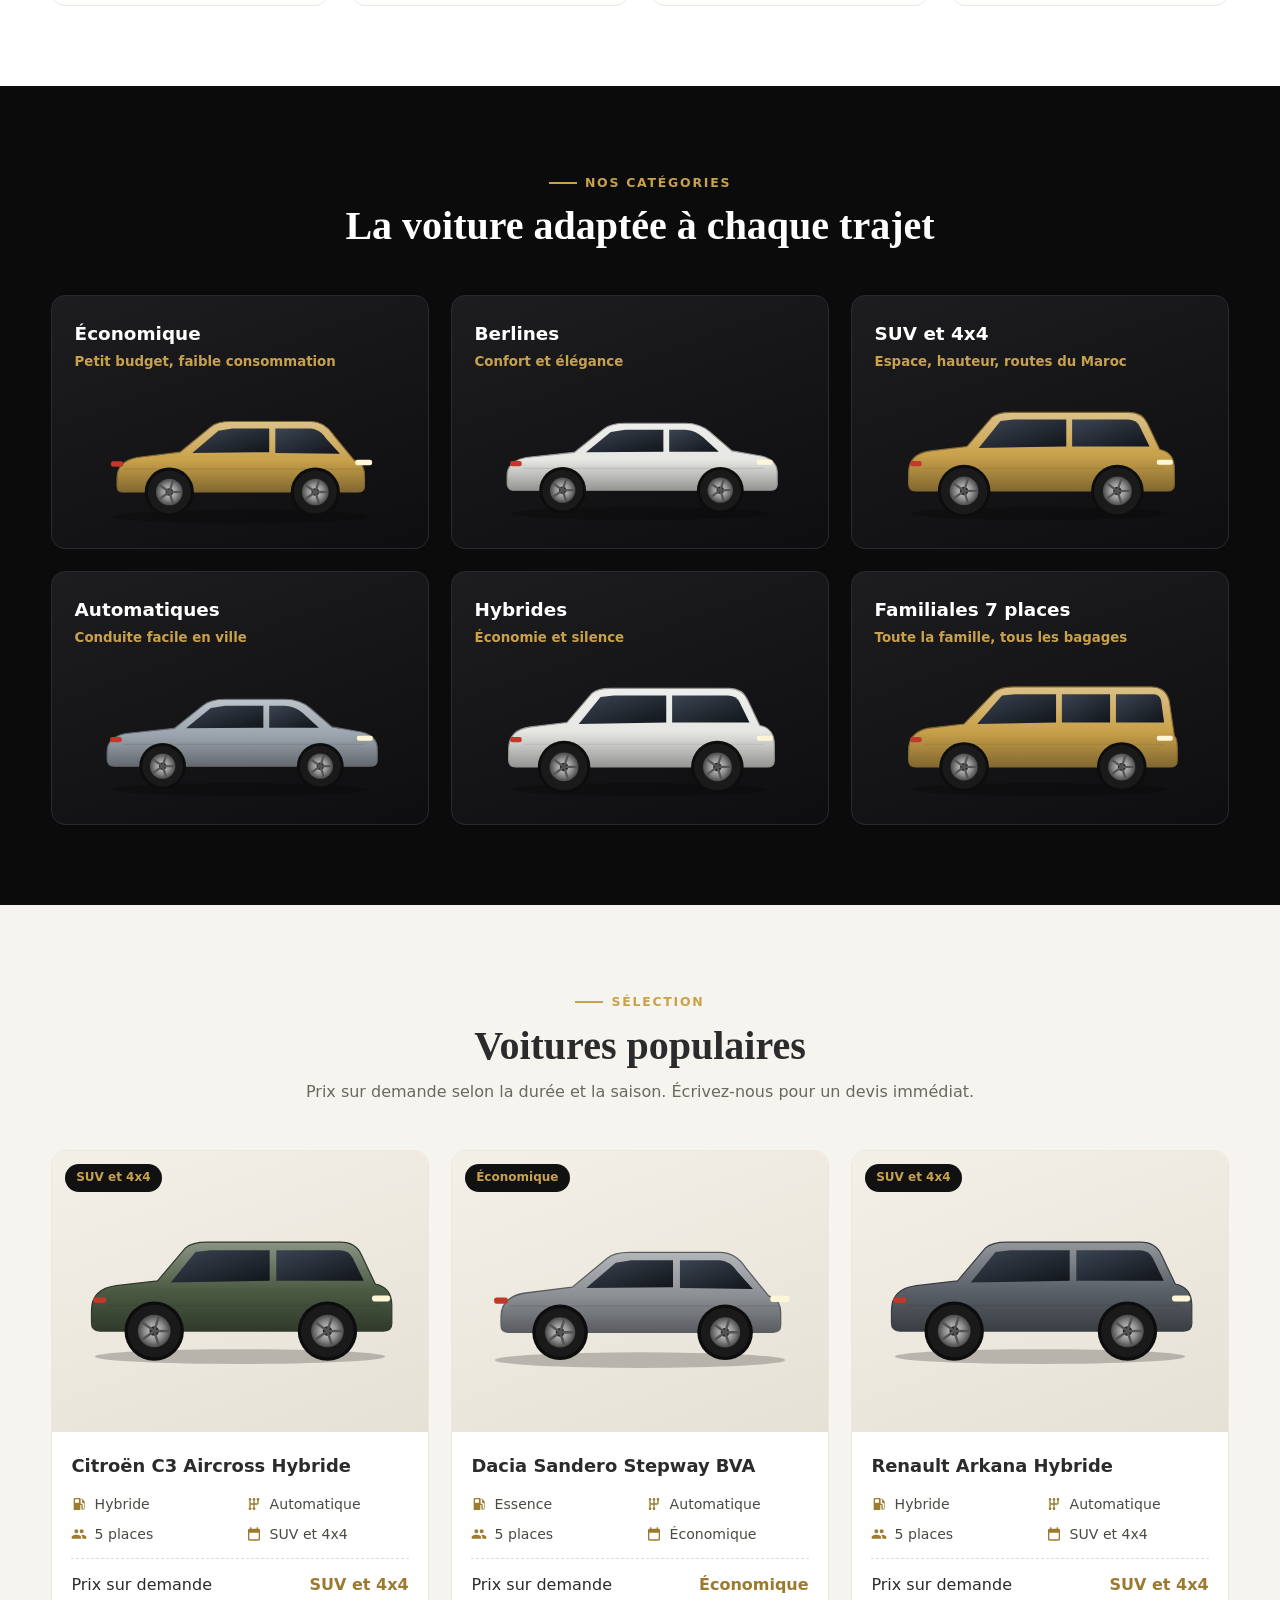
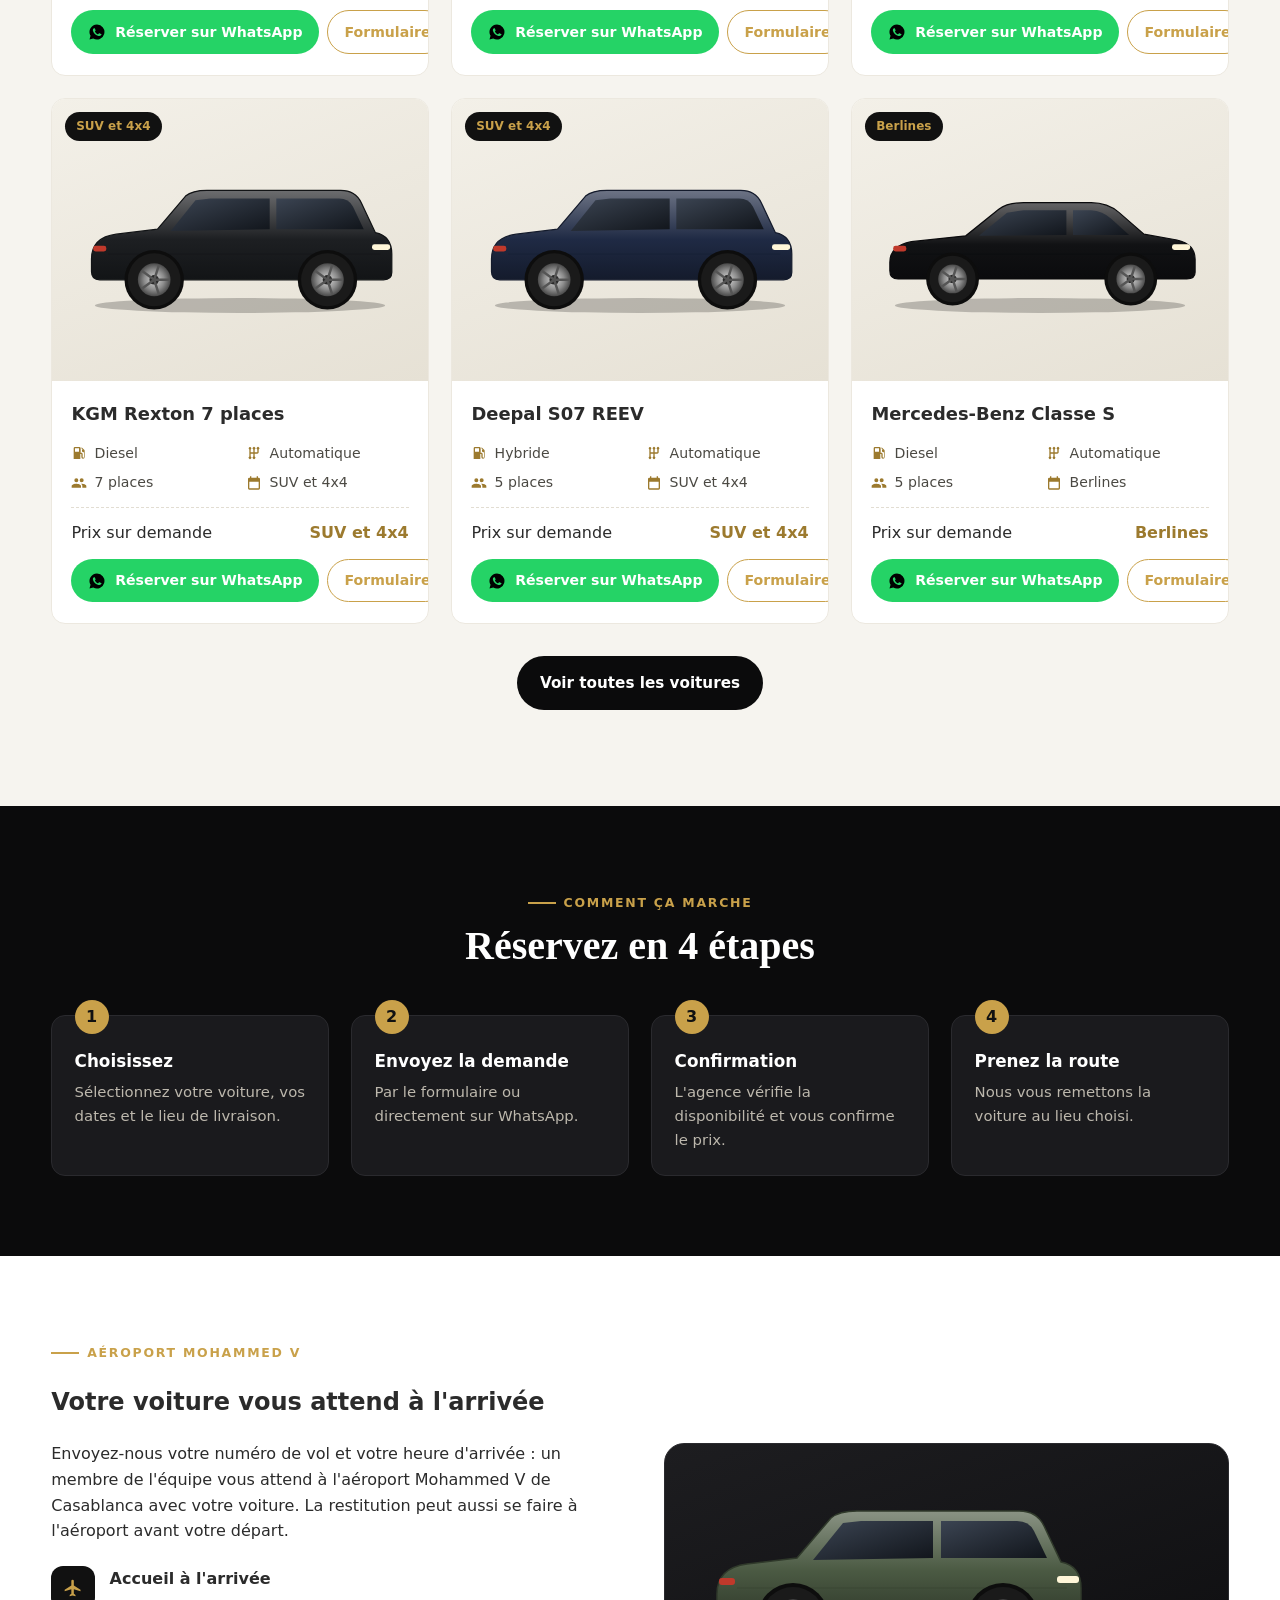
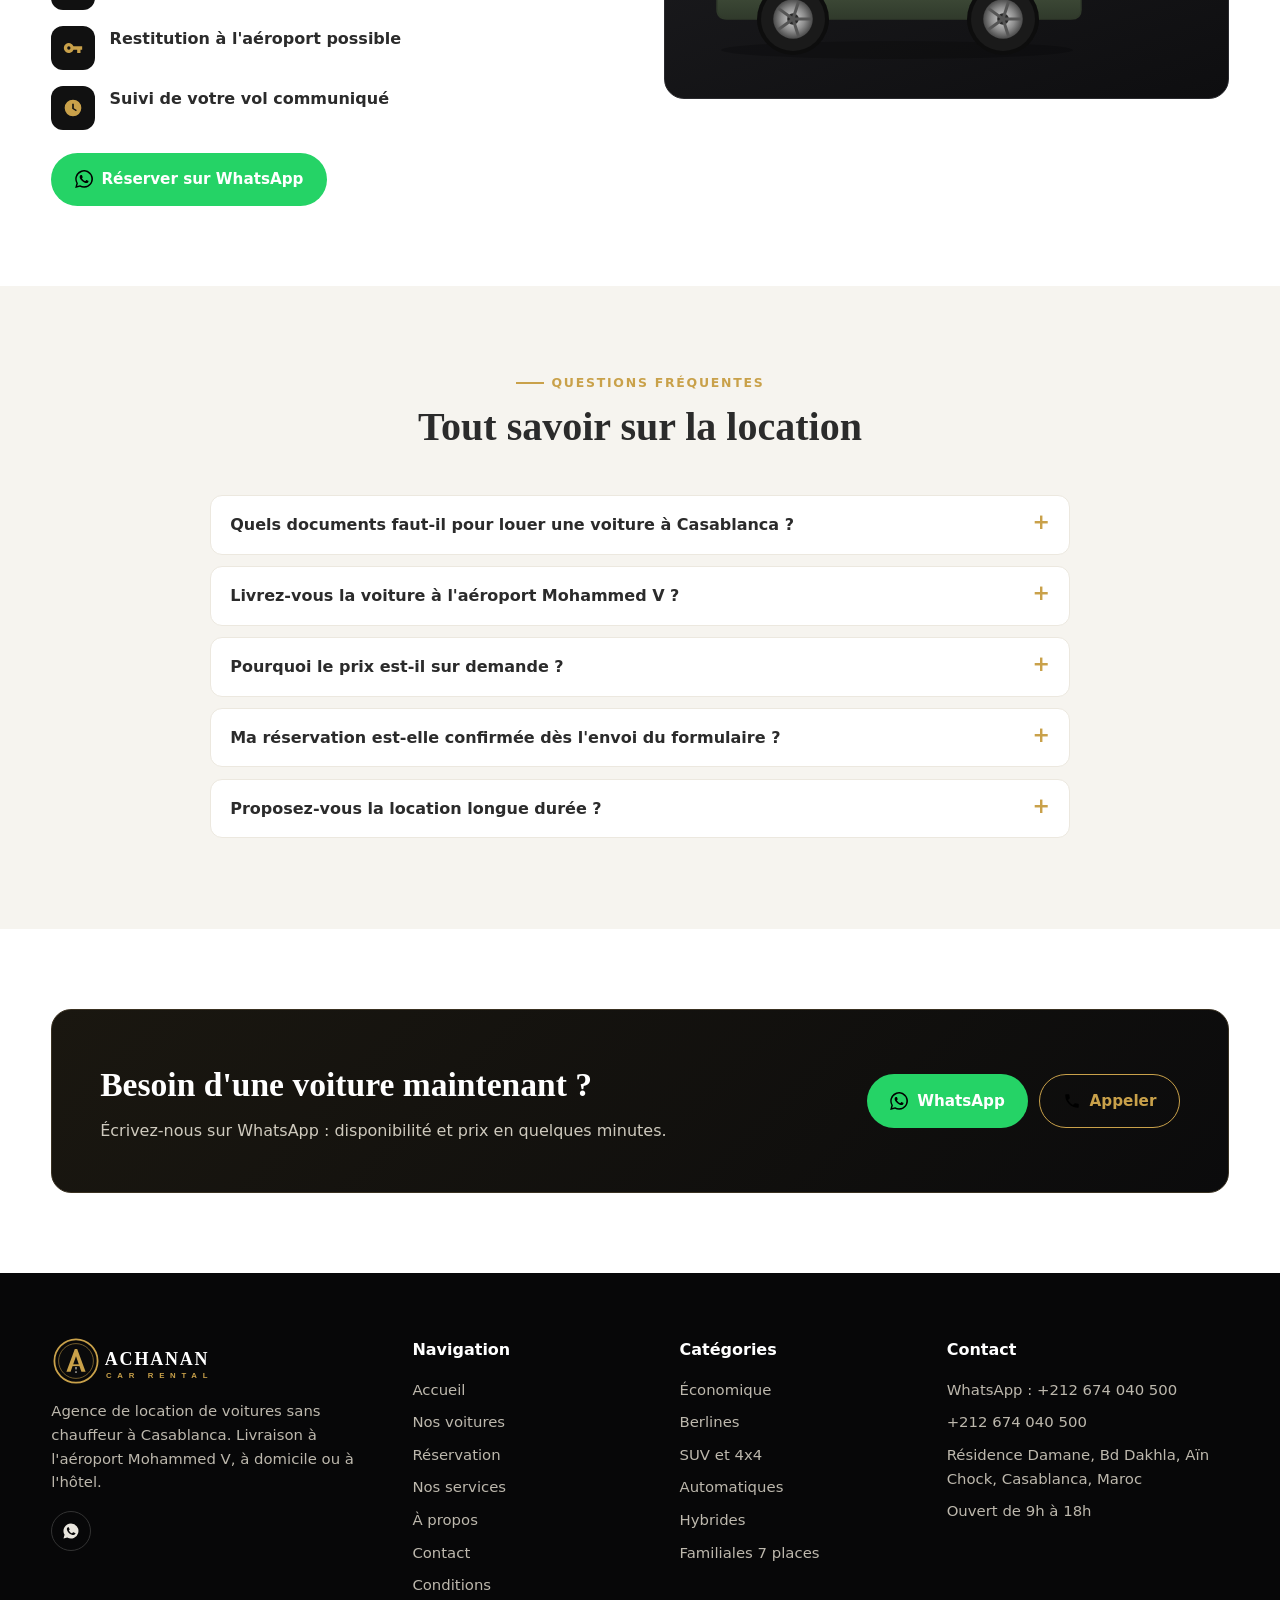
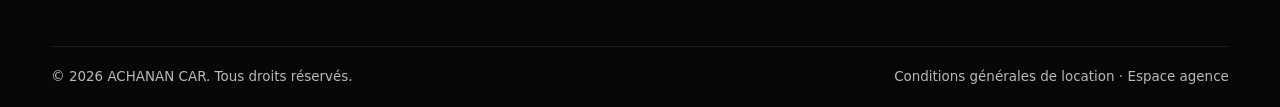
==== commit bbb9e3df: "Add files via upload" ====
--- a/index.html
+++ b/index.html
@@ -6,15 +6,15 @@
 <title data-i18n="meta.index.title">Location voiture Casablanca &amp; aéroport Mohammed V | ACHANAN CAR</title>
 <meta name="description" data-i18n-content="meta.index.desc" content="ACHANAN CAR : location de voitures sans chauffeur à Casablanca et au Maroc. Livraison à l&#x27;aéroport Mohammed V, à domicile ou à l&#x27;hôtel. Réservation rapide sur WhatsApp.">
 <meta name="keywords" content="location voiture Casablanca, location voiture aéroport Casablanca, location voiture aéroport Mohammed V, car rental Morocco, car rental Casablanca, location voiture Maroc, location voiture sans chauffeur Casablanca, كراء السيارات الدار البيضاء">
-<link rel="canonical" href="https://achanancar-cpu.github.io/">
+<link rel="canonical" href="https://achanancar.com/">
 <meta name="robots" content="index, follow">
 <meta name="theme-color" content="#0b0b0c">
 <meta property="og:type" content="website">
 <meta property="og:site_name" content="ACHANAN CAR">
 <meta property="og:title" content="Location voiture Casablanca &amp; aéroport Mohammed V | ACHANAN CAR">
 <meta property="og:description" content="ACHANAN CAR : location de voitures sans chauffeur à Casablanca et au Maroc. Livraison à l&#x27;aéroport Mohammed V, à domicile ou à l&#x27;hôtel. Réservation rapide sur WhatsApp.">
-<meta property="og:url" content="https://achanancar-cpu.github.io/">
-<meta property="og:image" content="https://achanancar-cpu.github.io/assets/img/og-image.png">
+<meta property="og:url" content="https://achanancar.com/">
+<meta property="og:image" content="https://achanancar.com/assets/img/og-image.png">
 <meta property="og:locale" content="fr_MA">
 <meta property="og:locale:alternate" content="ar_MA">
 <meta property="og:locale:alternate" content="en_US">
@@ -24,7 +24,7 @@
 <link rel="apple-touch-icon" href="assets/img/icon-192.png">
 <link rel="manifest" href="manifest.webmanifest">
 <link rel="stylesheet" href="assets/css/style.css">
-<script type="application/ld+json">{"@context": "https://schema.org", "@type": "AutoRental", "name": "ACHANAN CAR", "url": "https://achanancar-cpu.github.io/", "logo": "https://achanancar-cpu.github.io/assets/img/icon-512.png", "image": "https://achanancar-cpu.github.io/assets/img/og-image.png", "telephone": "+212674040500", "priceRange": "$$", "address": {"@type": "PostalAddress", "streetAddress": "Résidence Damane, Bd Dakhla, Aïn Chock", "addressLocality": "Casablanca", "addressCountry": "MA"}, "areaServed": ["Casablanca", "Aéroport Mohammed V", "Maroc"], "openingHoursSpecification": [{"@type": "OpeningHoursSpecification", "dayOfWeek": ["Monday", "Tuesday", "Wednesday", "Thursday", "Friday", "Saturday", "Sunday"], "opens": "09:00", "closes": "18:00"}], "hasMap": "https://www.google.com/maps/search/?api=1&query=Résidence+Damane,+Bd+Dakhla,+Aïn+Chock,+Casablanca", "knowsLanguage": ["fr", "ar", "en"]}</script>
+<script type="application/ld+json">{"@context": "https://schema.org", "@type": "AutoRental", "name": "ACHANAN CAR", "url": "https://achanancar.com/", "logo": "https://achanancar.com/assets/img/icon-512.png", "image": "https://achanancar.com/assets/img/og-image.png", "telephone": "+212674040500", "priceRange": "$$", "address": {"@type": "PostalAddress", "streetAddress": "Résidence Damane, Bd Dakhla, Aïn Chock", "addressLocality": "Casablanca", "addressCountry": "MA"}, "areaServed": ["Casablanca", "Aéroport Mohammed V", "Maroc"], "openingHoursSpecification": [{"@type": "OpeningHoursSpecification", "dayOfWeek": ["Monday", "Tuesday", "Wednesday", "Thursday", "Friday", "Saturday", "Sunday"], "opens": "09:00", "closes": "18:00"}], "hasMap": "https://www.google.com/maps/search/?api=1&query=Résidence+Damane,+Bd+Dakhla,+Aïn+Chock,+Casablanca", "knowsLanguage": ["fr", "ar", "en"]}</script>
 <script type="application/ld+json">{"@context": "https://schema.org", "@type": "FAQPage", "mainEntity": [{"@type": "Question", "name": "Quels documents faut-il pour louer une voiture à Casablanca ?", "acceptedAnswer": {"@type": "Answer", "text": "Une pièce d'identité (CIN ou passeport) et un permis de conduire valide. Les conditions complètes sont dans nos conditions générales."}}, {"@type": "Question", "name": "Livrez-vous la voiture à l'aéroport Mohammed V ?", "acceptedAnswer": {"@type": "Answer", "text": "Oui. Indiquez votre heure d'arrivée et votre numéro de vol, nous vous attendons à l'aéroport."}}, {"@type": "Question", "name": "Pourquoi le prix est-il sur demande ?", "acceptedAnswer": {"@type": "Answer", "text": "Le tarif dépend de la voiture, de la durée et de la saison. Nous vous envoyons un prix exact et à jour, sans frais cachés."}}, {"@type": "Question", "name": "Ma réservation est-elle confirmée dès l'envoi du formulaire ?", "acceptedAnswer": {"@type": "Answer", "text": "Non. Le formulaire est une demande. L'agence vérifie la disponibilité puis vous confirme par téléphone, WhatsApp ou email."}}, {"@type": "Question", "name": "Proposez-vous la location longue durée ?", "acceptedAnswer": {"@type": "Answer", "text": "Oui, à la semaine ou au mois, pour les particuliers comme pour les entreprises. Contactez-nous pour un tarif adapté."}}]}</script>
 </head>
 <body data-page="index">
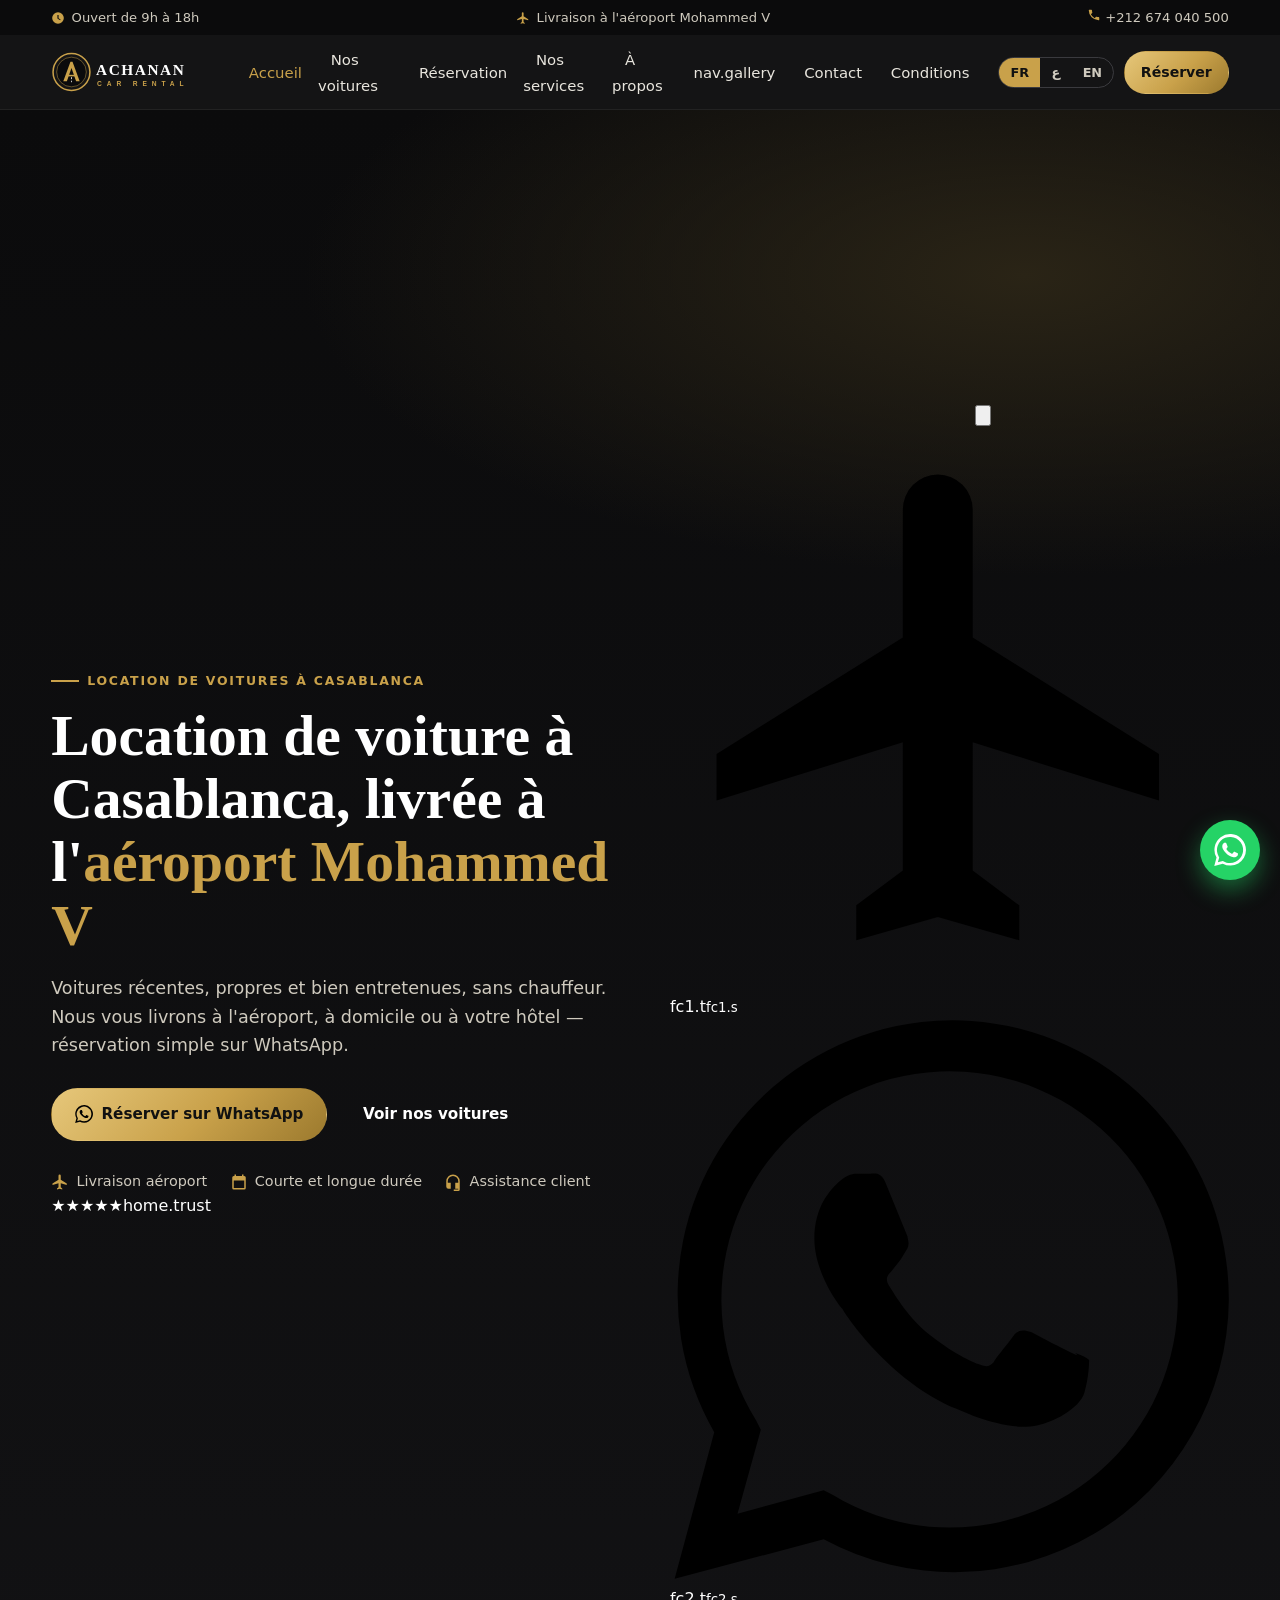
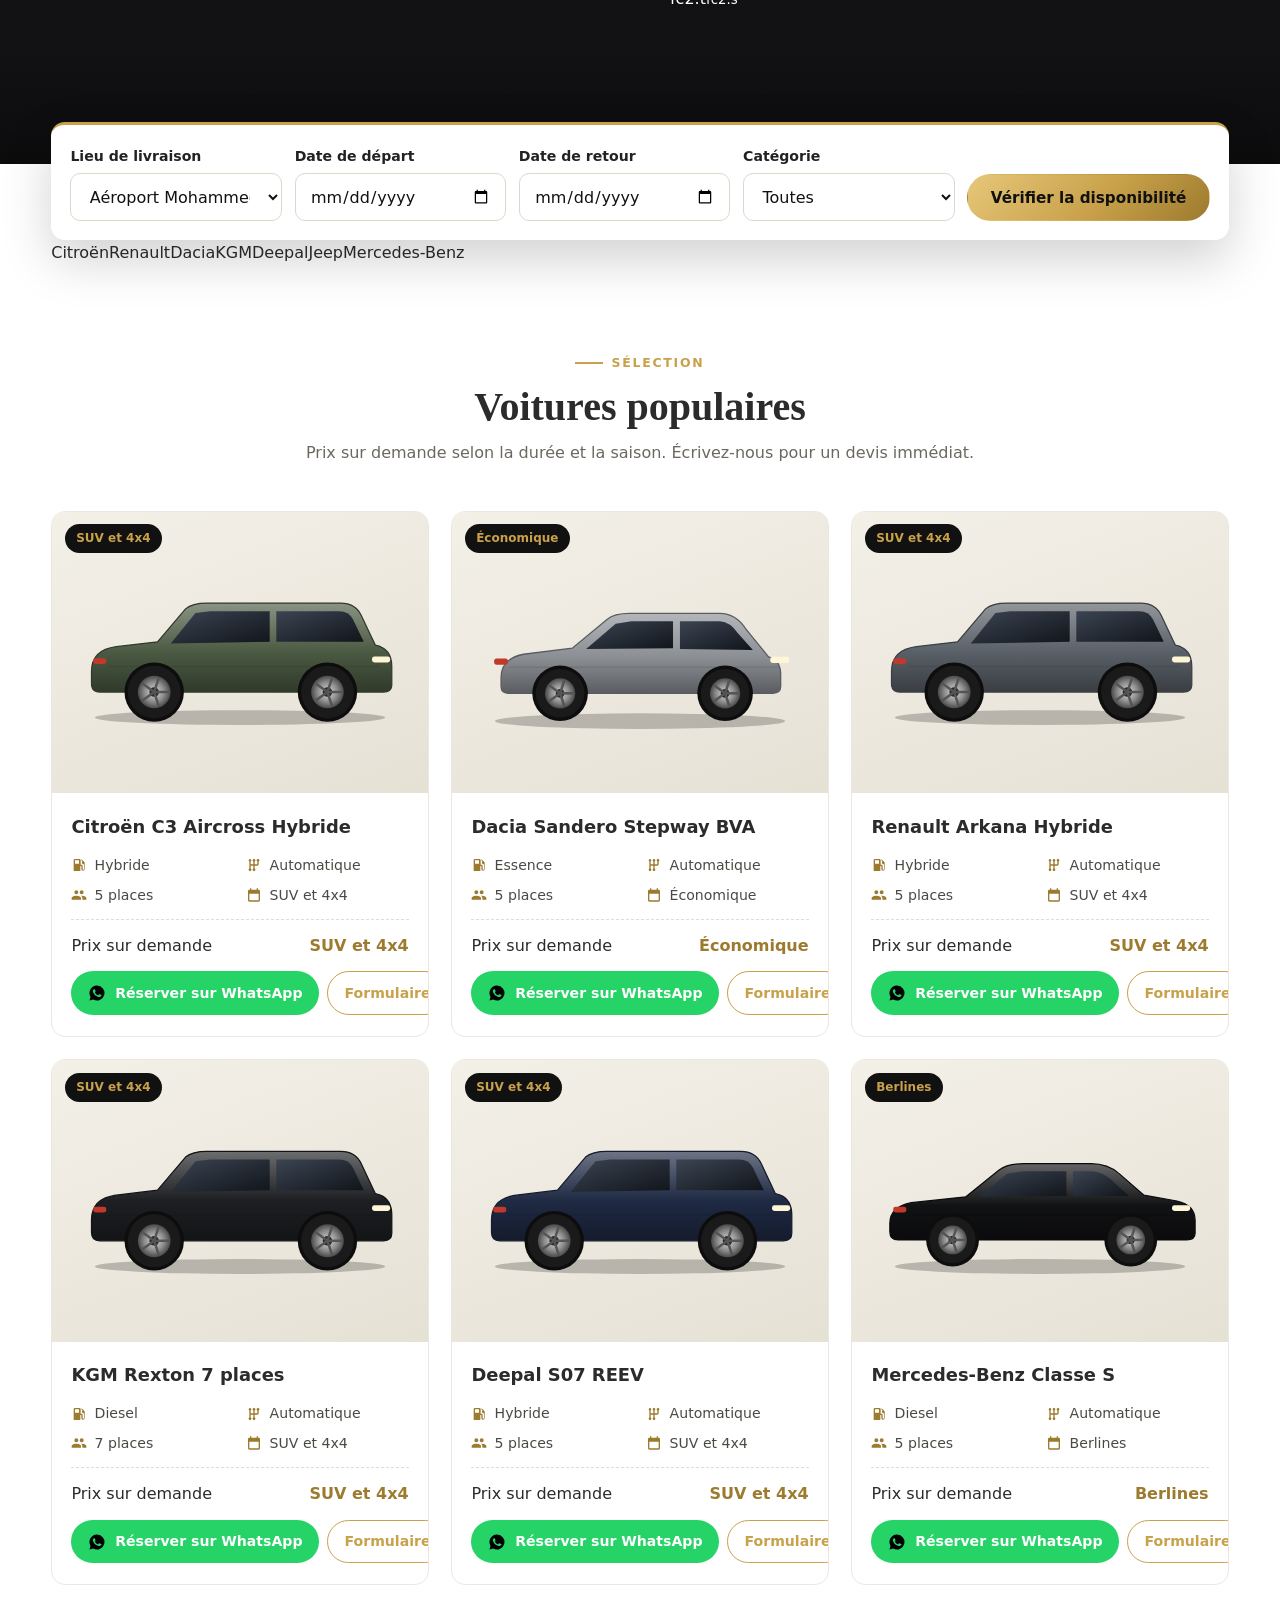
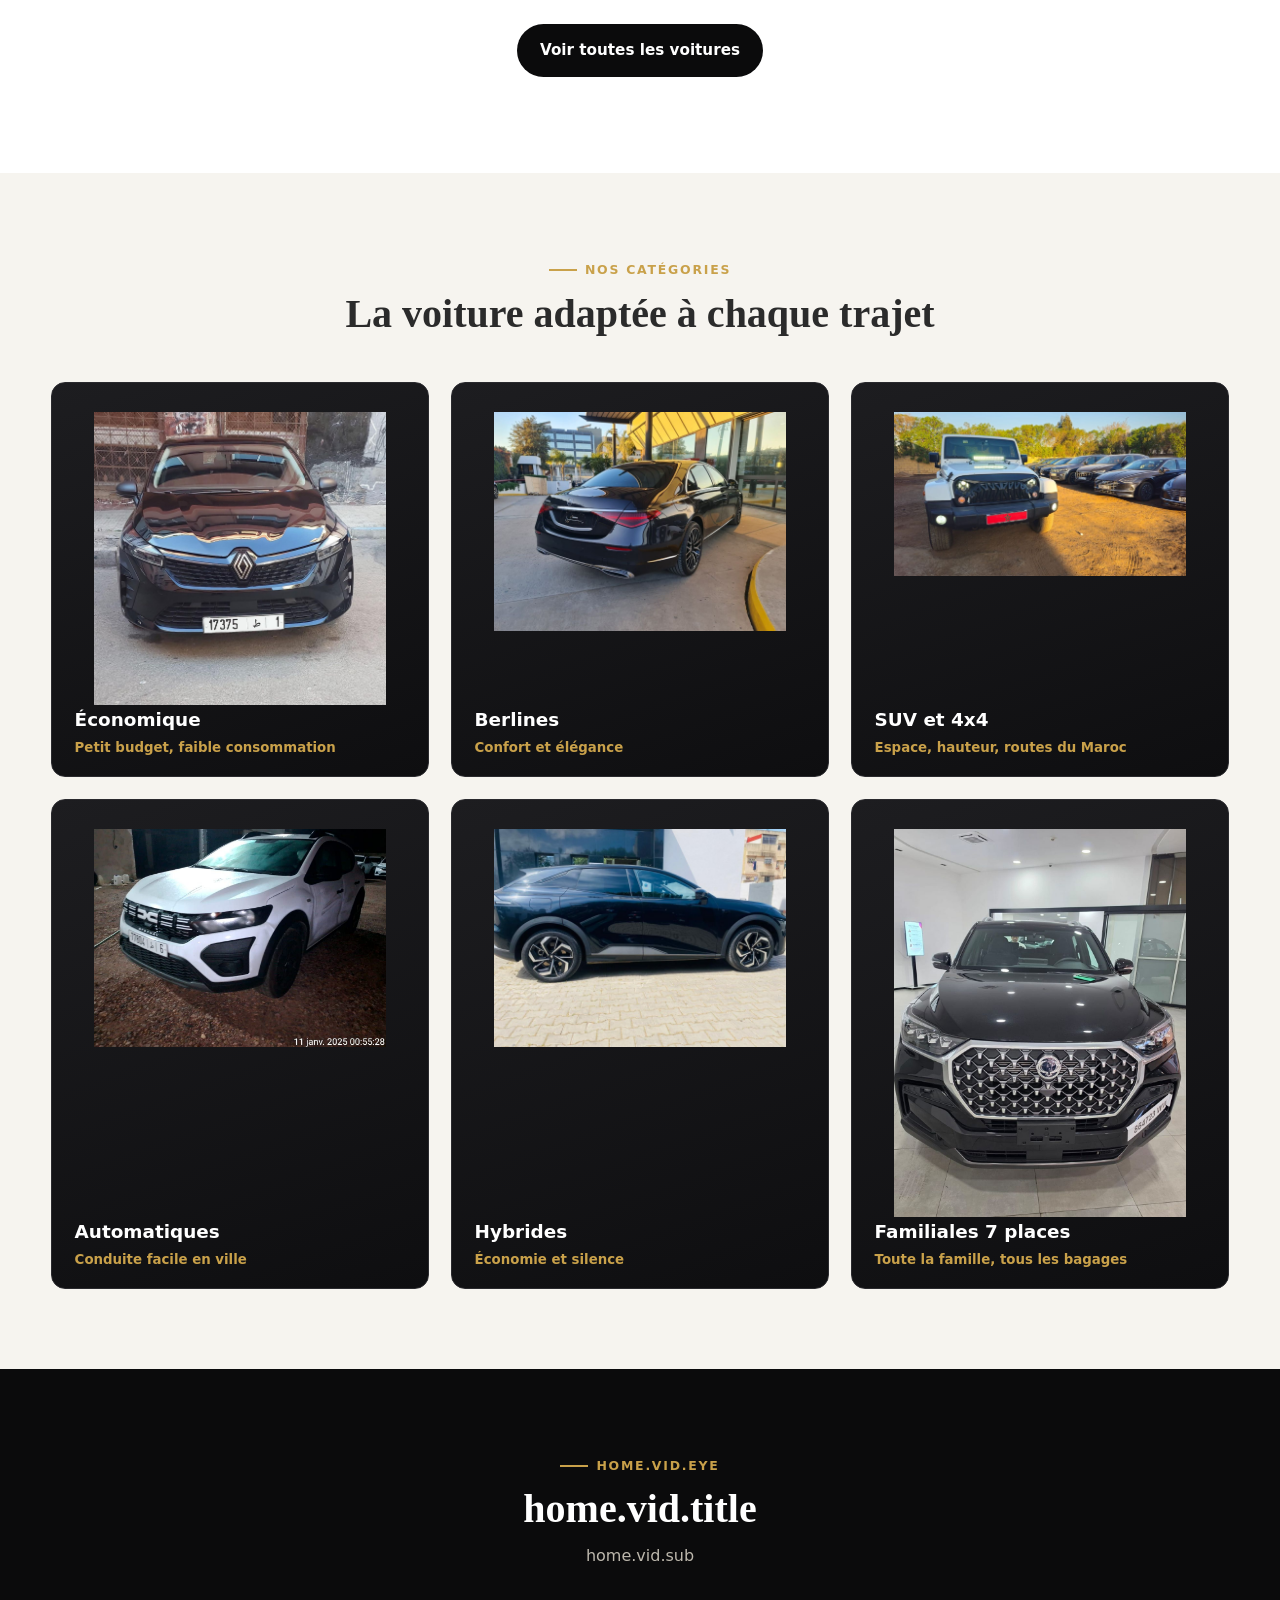
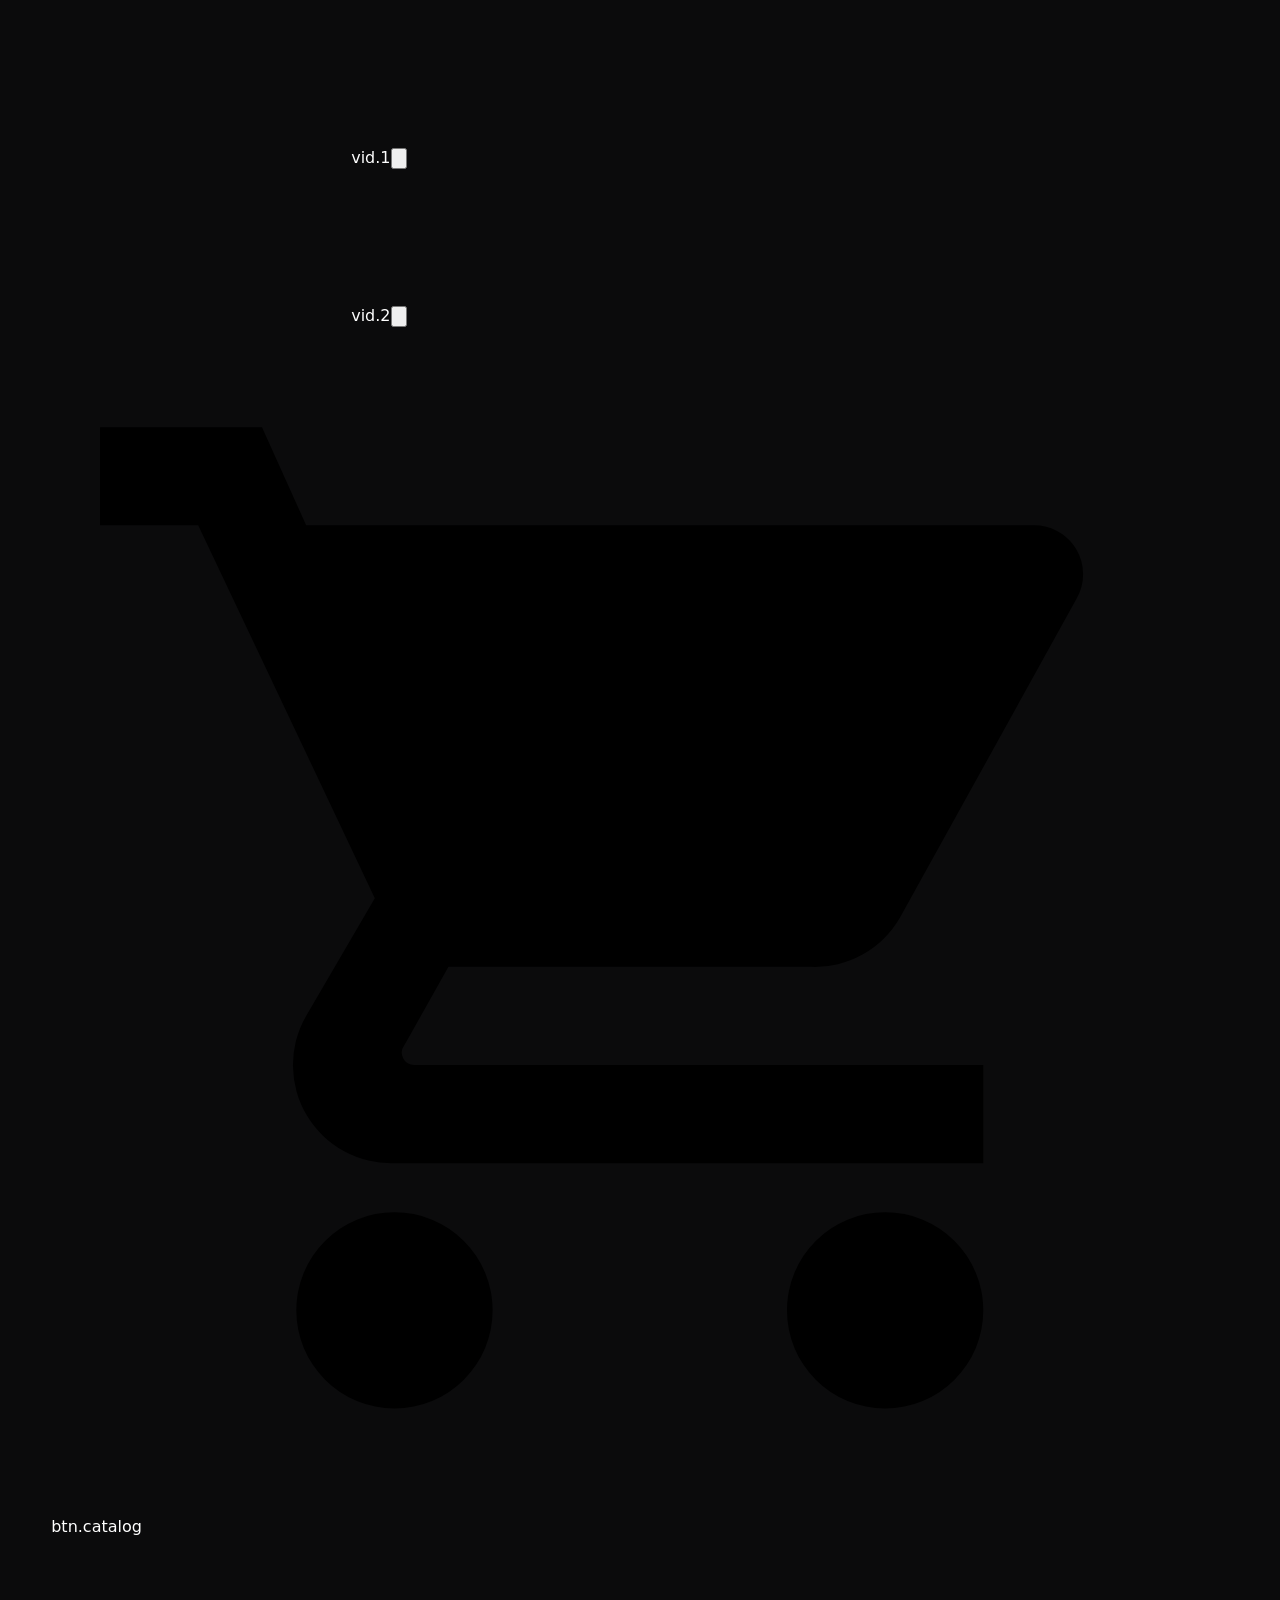
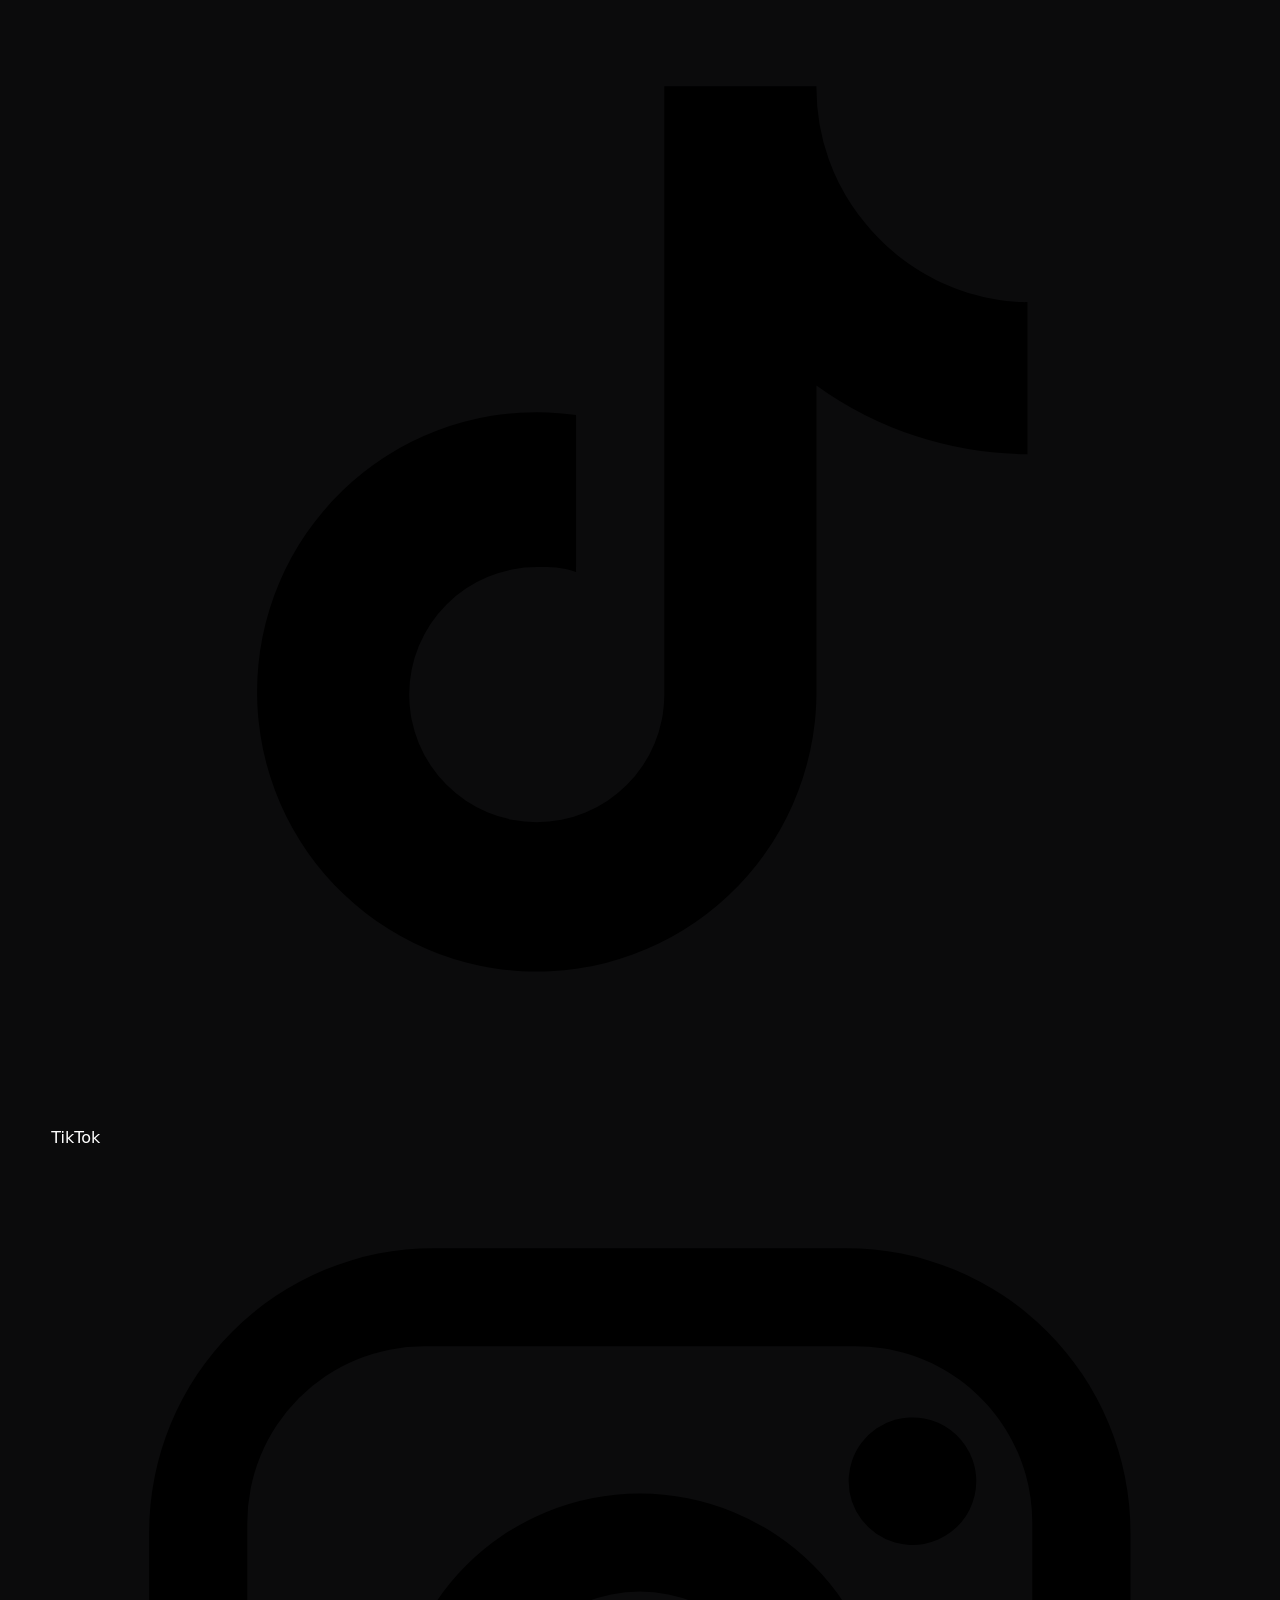
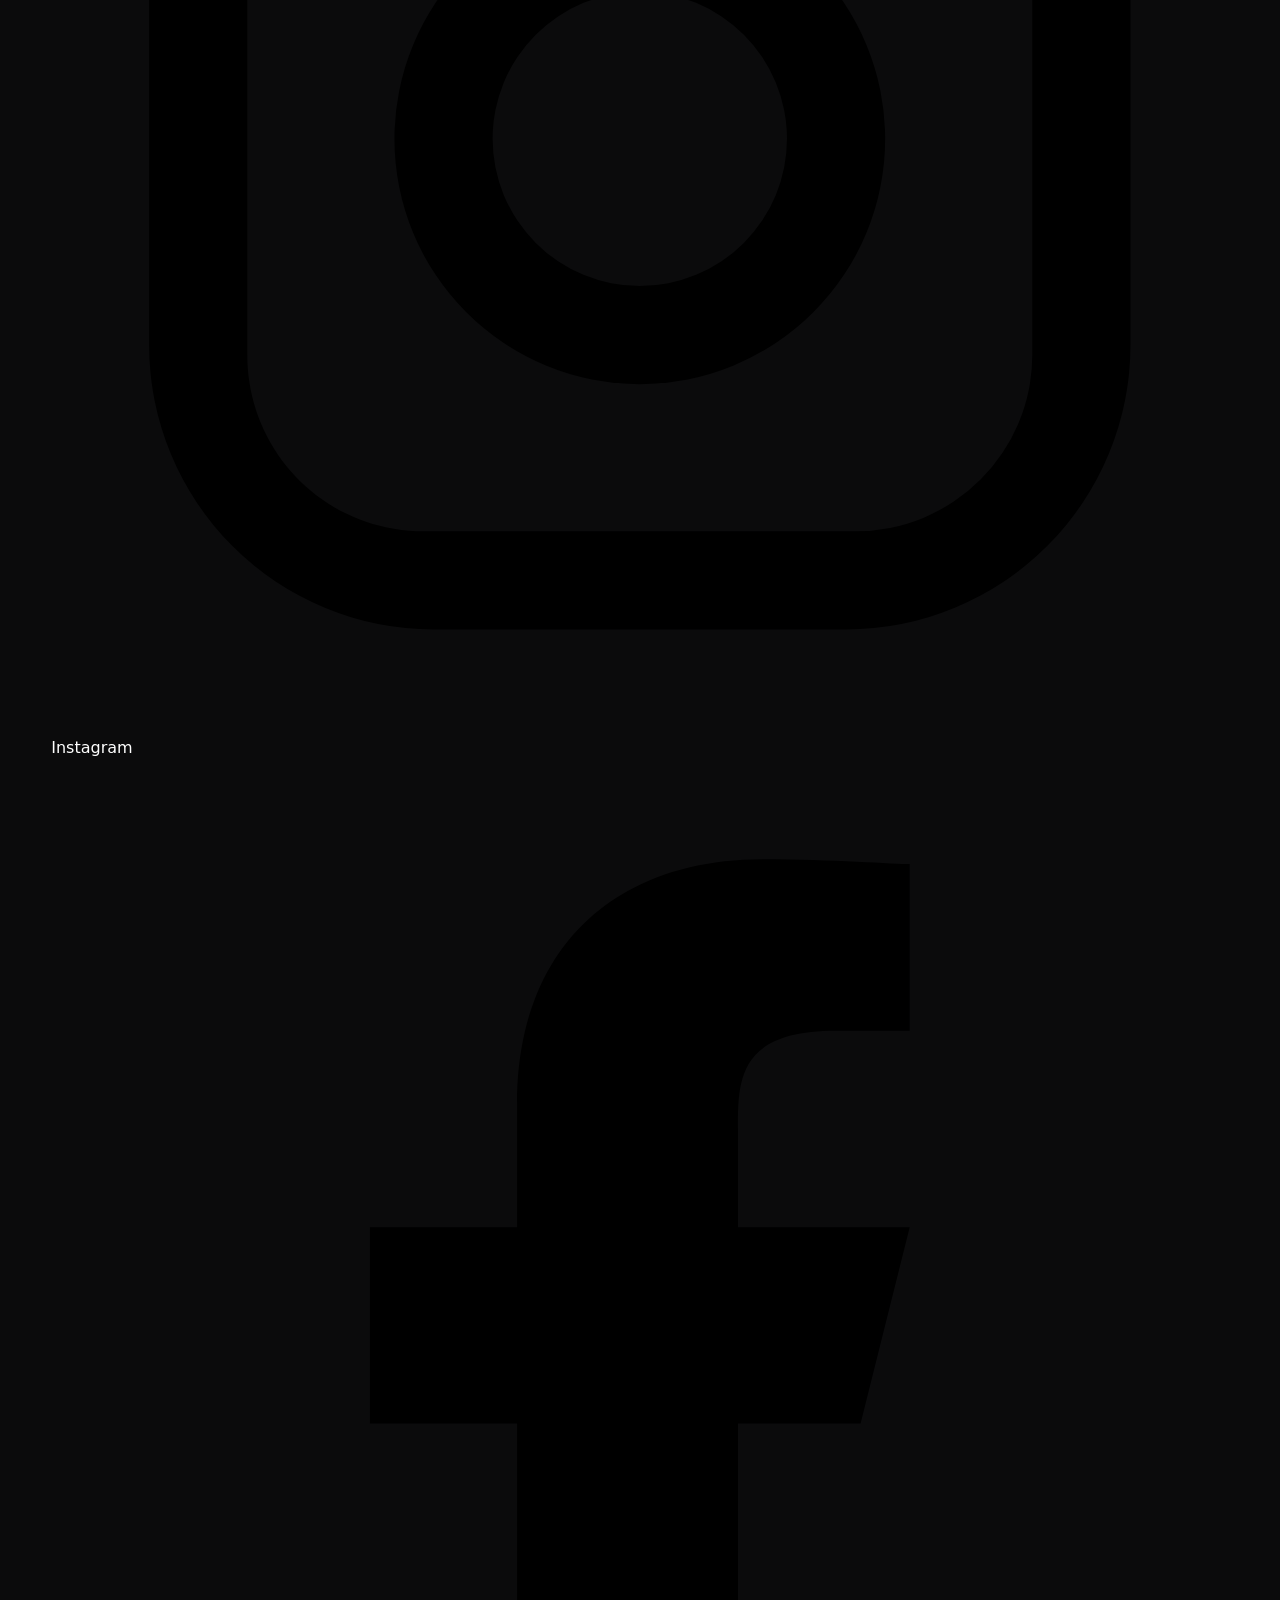
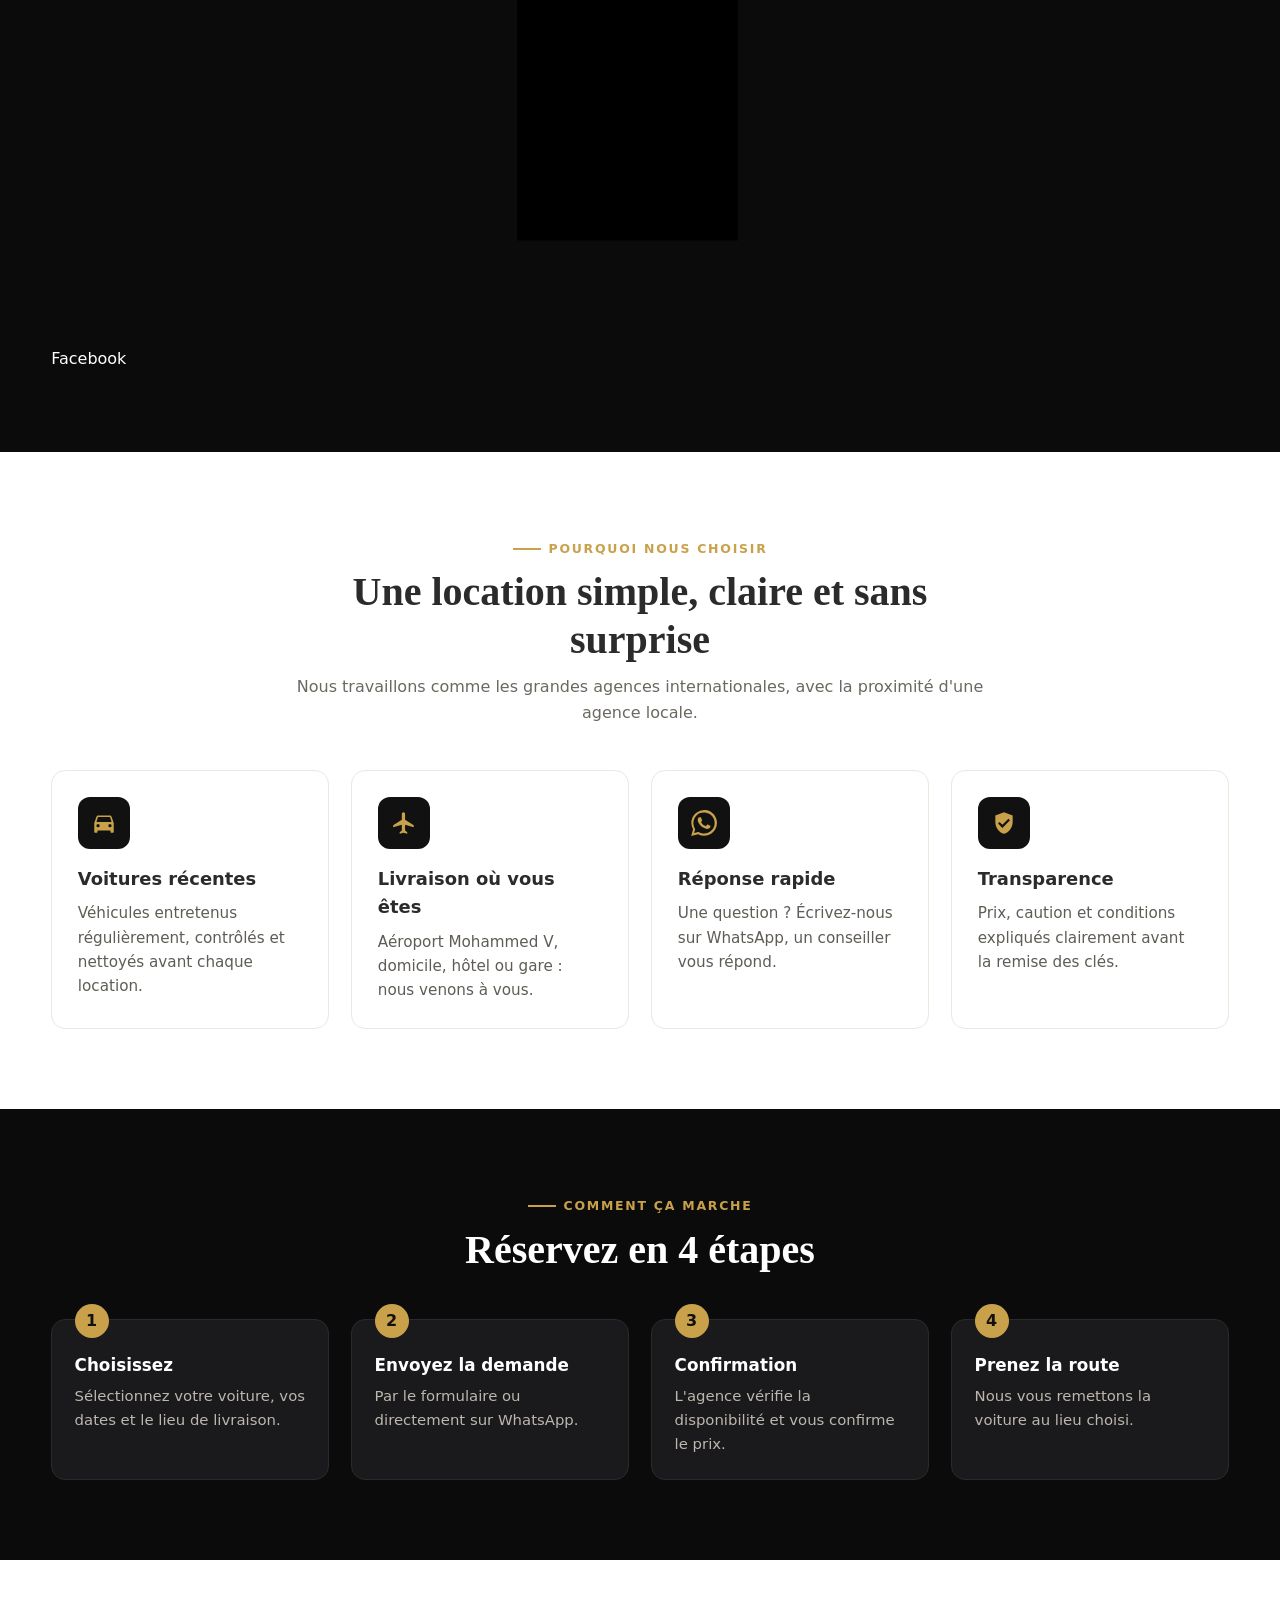
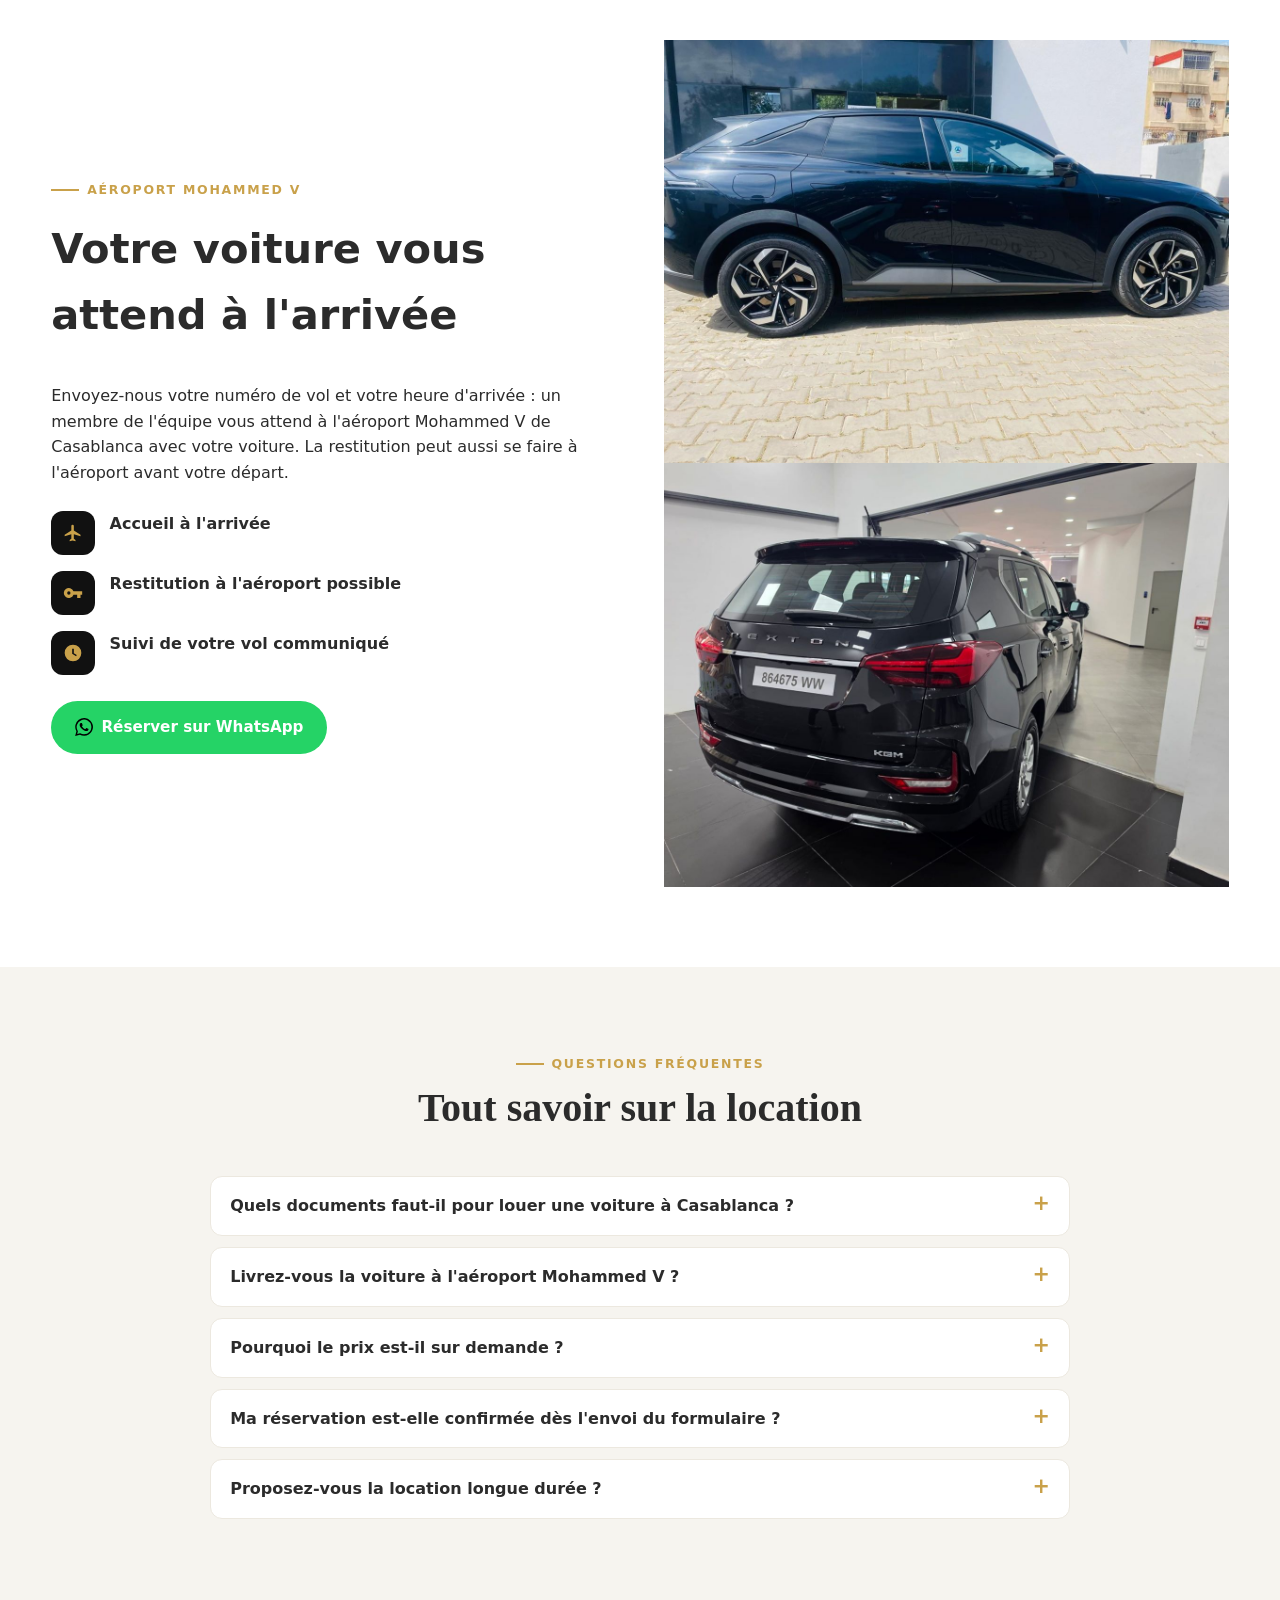
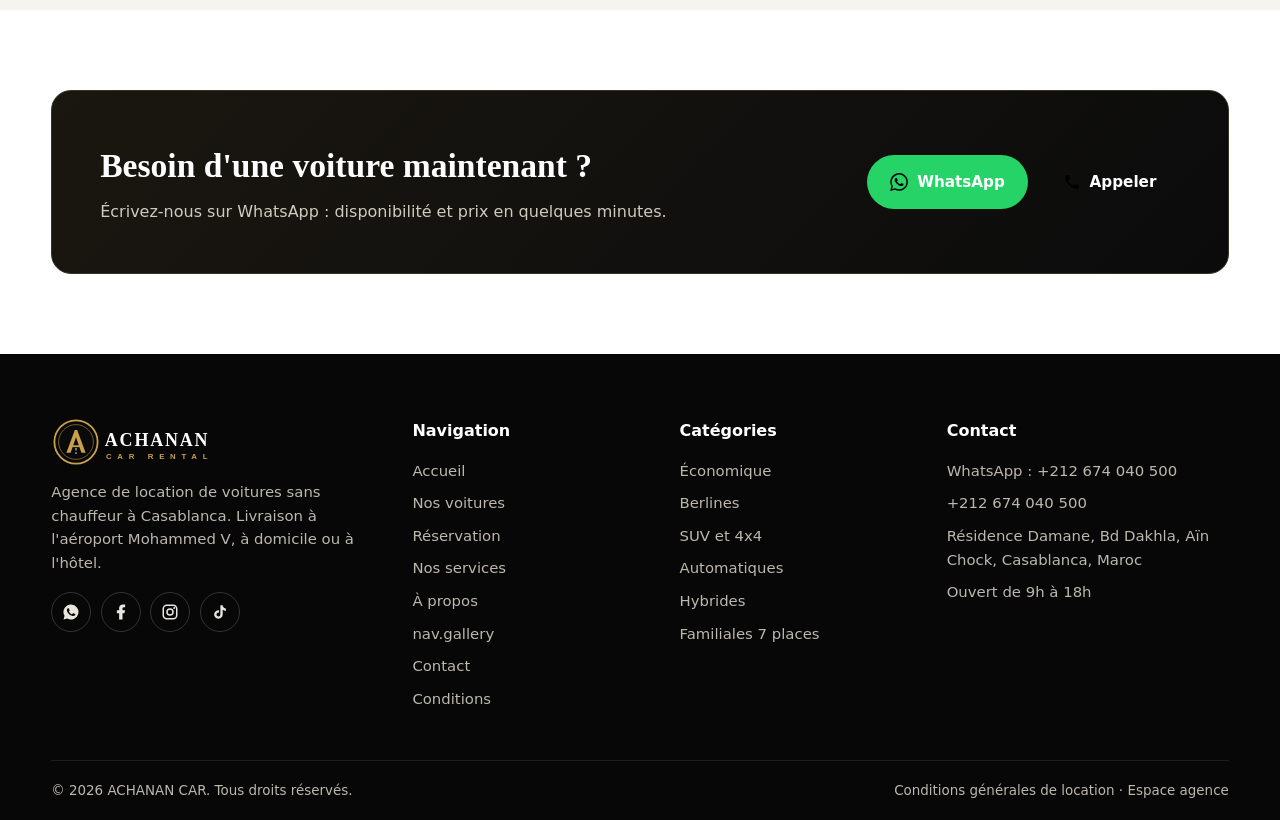
==== commit 4df64908: "Add files via upload" ====
--- a/index.html
+++ b/index.html
@@ -36,7 +36,7 @@
 </div></div>
 <header class="site"><div class="container nav">
   <a class="brand" href="index.html" aria-label="ACHANAN CAR"><img src="assets/img/logo.svg" alt="ACHANAN CAR" width="190" height="46"></a>
-  <ul class="menu" id="menu"><li><a href="index.html" data-i18n="nav.home" class="active" aria-current="page">Accueil</a></li><li><a href="voitures.html" data-i18n="nav.cars">Nos voitures</a></li><li><a href="reservation.html" data-i18n="nav.booking">Réservation</a></li><li><a href="services.html" data-i18n="nav.services">Nos services</a></li><li><a href="a-propos.html" data-i18n="nav.about">À propos</a></li><li><a href="contact.html" data-i18n="nav.contact">Contact</a></li><li><a href="conditions.html" data-i18n="nav.terms">Conditions</a></li></ul>
+  <ul class="menu" id="menu"><li><a href="index.html" data-i18n="nav.home" class="active" aria-current="page">Accueil</a></li><li><a href="voitures.html" data-i18n="nav.cars">Nos voitures</a></li><li><a href="reservation.html" data-i18n="nav.booking">Réservation</a></li><li><a href="services.html" data-i18n="nav.services">Nos services</a></li><li><a href="a-propos.html" data-i18n="nav.about">À propos</a></li><li><a href="galerie.html" data-i18n="nav.gallery">Galerie</a></li><li><a href="contact.html" data-i18n="nav.contact">Contact</a></li><li><a href="conditions.html" data-i18n="nav.terms">Conditions</a></li></ul>
   <div class="nav-actions">
     <div class="lang" role="group" aria-label="Langue / اللغة / Language">
       <button type="button" data-lang="fr" class="on" lang="fr">FR</button><button type="button" data-lang="ar" lang="ar">ع</button><button type="button" data-lang="en" lang="en">EN</button>
@@ -47,15 +47,21 @@
 </div></header>
 <main id="main">
 
-<section class="hero"><div class="container">
+<section class="hero"><div class="hero-bg" style="background-image:url('assets/photos/mercedes-classe-s-4.jpg')"></div><div class="container">
   <div>
     <span class="eyebrow" data-i18n="home.eyebrow">Location de voitures à Casablanca</span>
     <h1 data-i18n="home.h1">Location de voiture à Casablanca, livrée à l'<span class="gold">aéroport Mohammed V</span></h1>
     <p class="lead" data-i18n="home.lead">Voitures récentes, propres et bien entretenues, sans chauffeur. Nous vous livrons à l'aéroport, à domicile ou à votre hôtel — réservation simple sur WhatsApp.</p>
-    <div class="hero-cta"><a class="btn btn-gold" href="https://wa.me/212674040500" target="_blank" rel="noopener" data-wa><svg viewBox="0 0 24 24" aria-hidden="true"><path d="M17.5 14.4c-.3-.1-1.8-.9-2-1-.3-.1-.5-.1-.7.1-.2.3-.8 1-.9 1.2-.2.2-.3.2-.6.1-.3-.1-1.2-.5-2.3-1.4-.9-.8-1.4-1.7-1.6-2-.2-.3 0-.5.1-.6l.4-.5.3-.5c.1-.2 0-.4 0-.5l-.9-2.2c-.2-.6-.5-.5-.7-.5h-.6c-.2 0-.5.1-.8.4-.3.3-1 1-1 2.4s1 2.8 1.2 3c.1.2 2 3.1 4.9 4.3.7.3 1.2.5 1.7.6.7.2 1.300.2 1.8.1.6-.1 1.8-.7 2-1.4.2-.7.2-1.3.2-1.4-.1-.1-.3-.2-.6-.3zM12 21.8c-1.8 0-3.5-.5-5-1.4l-.4-.2-3.7 1 1-3.6-.2-.4A9.8 9.8 0 1 1 12 21.8zM20.5 3.5A11.8 11.8 0 0 0 1.9 17.7L.2 24l6.4-1.7A11.8 11.8 0 0 0 24 12c0-3.2-1.2-6.2-3.5-8.5z"/></svg><span data-i18n="btn.bookwa">Réserver sur WhatsApp</span></a><a class="btn btn-outline" href="voitures.html"><span data-i18n="btn.seecars">Voir nos voitures</span></a></div>
+    <div class="hero-cta"><a class="btn btn-gold" href="https://wa.me/212674040500" target="_blank" rel="noopener" data-wa><svg viewBox="0 0 24 24" aria-hidden="true"><path d="M17.5 14.4c-.3-.1-1.8-.9-2-1-.3-.1-.5-.1-.7.1-.2.3-.8 1-.9 1.2-.2.2-.3.2-.6.1-.3-.1-1.2-.5-2.3-1.4-.9-.8-1.4-1.7-1.6-2-.2-.3 0-.5.1-.6l.4-.5.3-.5c.1-.2 0-.4 0-.5l-.9-2.2c-.2-.6-.5-.5-.7-.5h-.6c-.2 0-.5.1-.8.4-.3.3-1 1-1 2.4s1 2.8 1.2 3c.1.2 2 3.1 4.9 4.3.7.3 1.2.5 1.7.6.7.2 1.300.2 1.8.1.6-.1 1.8-.7 2-1.4.2-.7.2-1.3.2-1.4-.1-.1-.3-.2-.6-.3zM12 21.8c-1.8 0-3.5-.5-5-1.4l-.4-.2-3.7 1 1-3.6-.2-.4A9.8 9.8 0 1 1 12 21.8zM20.5 3.5A11.8 11.8 0 0 0 1.9 17.7L.2 24l6.4-1.7A11.8 11.8 0 0 0 24 12c0-3.2-1.2-6.2-3.5-8.5z"/></svg><span data-i18n="btn.bookwa">Réserver sur WhatsApp</span></a><a class="btn btn-ghost" href="voitures.html"><span data-i18n="btn.seecars">Voir nos voitures</span></a></div>
     <div class="hero-badges"><span><svg viewBox="0 0 24 24" aria-hidden="true"><path d="M21 16v-2l-8-5V3.5a1.5 1.5 0 0 0-3 0V9l-8 5v2l8-2.5V19l-2 1.5V22l3.5-1 3.5 1v-1.5L13 19v-5.5l8 2.5z"/></svg><span data-i18n="home.b1">Livraison aéroport</span></span><span><svg viewBox="0 0 24 24" aria-hidden="true"><path d="M19 4h-1V2h-2v2H8V2H6v2H5a2 2 0 0 0-2 2v14a2 2 0 0 0 2 2h14a2 2 0 0 0 2-2V6a2 2 0 0 0-2-2zm0 16H5V10h14v10z"/></svg><span data-i18n="home.b2">Courte et longue durée</span></span><span><svg viewBox="0 0 24 24" aria-hidden="true"><path d="M12 2a9 9 0 0 0-9 9v7a3 3 0 0 0 3 3h3v-8H5v-2a7 7 0 0 1 14 0v2h-4v8h4v1h-6v2h6a2 2 0 0 0 2-2V11a9 9 0 0 0-9-9z"/></svg><span data-i18n="home.b3">Assistance client</span></span></div>
+    <div class="hero-trust"><span class="stars">★★★★★</span><span data-i18n="home.trust">Recommandé à 100 % par nos clients sur Facebook</span></div>
   </div>
-  <div class="hero-visual"><div class="ring"></div><img class="flip" src="assets/img/hero-car.svg" alt="Voiture de location ACHANAN CAR à Casablanca" width="600" height="285" fetchpriority="high"></div>
+  <div class="hero-visual"><div class="glow"></div>
+    <div class="phone" data-reel><video src="assets/videos/pub-achanan-car.mp4" poster="assets/videos/pub-achanan-car.jpg" muted loop playsinline autoplay preload="metadata"></video>
+      <button type="button" class="sound" data-sound aria-label="Activer ou couper le son"><svg viewBox="0 0 24 24" aria-hidden="true"><path d="M16.5 12A4.5 4.5 0 0 0 14 7.97v2.21l2.45 2.45c.03-.2.05-.41.05-.63zm2.5 0c0 .94-.2 1.82-.54 2.64l1.51 1.51A8.8 8.8 0 0 0 21 12a9 9 0 0 0-7-8.77v2.06A7 7 0 0 1 19 12zM4.27 3 3 4.27 7.73 9H3v6h4l5 5v-6.73l4.25 4.25c-.67.52-1.42.93-2.25 1.18v2.06a9 9 0 0 0 3.69-1.81L19.73 21 21 19.73l-9-9L4.27 3zM12 4 9.91 6.09 12 8.18V4z"/></svg></button></div>
+    <div class="float-card fc-1"><svg viewBox="0 0 24 24" aria-hidden="true"><path d="M21 16v-2l-8-5V3.5a1.5 1.5 0 0 0-3 0V9l-8 5v2l8-2.5V19l-2 1.5V22l3.5-1 3.5 1v-1.5L13 19v-5.5l8 2.5z"/></svg><div><span data-i18n="fc1.t">Livraison aéroport</span><small data-i18n="fc1.s">Mohammed V (CMN)</small></div></div>
+    <div class="float-card fc-2"><svg viewBox="0 0 24 24" aria-hidden="true"><path d="M17.5 14.4c-.3-.1-1.8-.9-2-1-.3-.1-.5-.1-.7.1-.2.3-.8 1-.9 1.2-.2.2-.3.2-.6.1-.3-.1-1.2-.5-2.3-1.4-.9-.8-1.4-1.7-1.6-2-.2-.3 0-.5.1-.6l.4-.5.3-.5c.1-.2 0-.4 0-.5l-.9-2.2c-.2-.6-.5-.5-.7-.5h-.6c-.2 0-.5.1-.8.4-.3.3-1 1-1 2.4s1 2.8 1.2 3c.1.2 2 3.1 4.9 4.3.7.3 1.2.5 1.7.6.7.2 1.300.2 1.8.1.6-.1 1.8-.7 2-1.4.2-.7.2-1.3.2-1.4-.1-.1-.3-.2-.6-.3zM12 21.8c-1.8 0-3.5-.5-5-1.4l-.4-.2-3.7 1 1-3.6-.2-.4A9.8 9.8 0 1 1 12 21.8zM20.5 3.5A11.8 11.8 0 0 0 1.9 17.7L.2 24l6.4-1.7A11.8 11.8 0 0 0 24 12c0-3.2-1.2-6.2-3.5-8.5z"/></svg><div><span data-i18n="fc2.t">Réponse rapide</span><small data-i18n="fc2.s">sur WhatsApp</small></div></div>
+  </div>
 </div></section>
 <div class="quick"><div class="container">
   <form id="quick" action="reservation.html" method="get">
@@ -63,40 +69,38 @@
     <div><label for="q-start" data-i18n="quick.start">Date de départ</label><input type="date" id="q-start" name="start"></div>
     <div><label for="q-end" data-i18n="quick.end">Date de retour</label><input type="date" id="q-end" name="end"></div>
     <div><label for="q-cat" data-i18n="quick.cat">Catégorie</label><select id="q-cat" name="cat"><option value="" data-i18n="cat.all">Toutes</option><option value="eco" data-i18n="cat.eco">Économique</option><option value="berline" data-i18n="cat.berline">Berlines</option><option value="suv" data-i18n="cat.suv">SUV et 4x4</option><option value="auto" data-i18n="cat.auto">Automatiques</option><option value="hybrid" data-i18n="cat.hybrid">Hybrides</option><option value="family" data-i18n="cat.family">Familiales 7 places</option></select></div>
-    <button class="btn btn-dark" type="submit"><span data-i18n="quick.go">Vérifier la disponibilité</span></button>
+    <button class="btn btn-gold" type="submit"><span data-i18n="quick.go">Vérifier la disponibilité</span></button>
   </form>
 </div></div>
+<div class="brands"><div class="container"><span>Citroën</span><span>Renault</span><span>Dacia</span><span>KGM</span><span>Deepal</span><span>Jeep</span><span>Mercedes-Benz</span></div></div>
+<section><div class="container"><div class="sec-head reveal"><span class="eyebrow" data-i18n="home.feat.eye">Sélection</span><h2 data-i18n="home.feat.title">Voitures populaires</h2><p data-i18n="home.feat.sub">Prix sur demande selon la durée et la saison. Écrivez-nous pour un devis immédiat.</p></div>
+  <div class="grid g3" id="featured"></div>
+  <p style="text-align:center;margin-top:2.4rem"><a class="btn btn-dark" href="voitures.html"><span data-i18n="btn.allcars">Voir toutes les voitures</span></a></p>
+</div></section>
+<section class="sec-off"><div class="container"><div class="sec-head reveal"><span class="eyebrow" data-i18n="home.cats.eye">Nos catégories</span><h2 data-i18n="home.cats.title">La voiture adaptée à chaque trajet</h2></div><div class="grid g3"><a class="cat reveal" href="voitures.html#eco"><img src="assets/photos/renault-clio-5-1.jpg" alt="" loading="lazy"><div><h3 data-i18n="cat.eco">Économique</h3><small data-i18n="catd.eco">Petit budget, faible consommation</small></div></a><a class="cat reveal" href="voitures.html#berline"><img src="assets/photos/mercedes-classe-s-1.jpg" alt="" loading="lazy"><div><h3 data-i18n="cat.berline">Berlines</h3><small data-i18n="catd.berline">Confort et élégance</small></div></a><a class="cat reveal" href="voitures.html#suv"><img src="assets/photos/jeep-wrangler-1.jpg" alt="" loading="lazy"><div><h3 data-i18n="cat.suv">SUV et 4x4</h3><small data-i18n="catd.suv">Espace, hauteur, routes du Maroc</small></div></a><a class="cat reveal" href="voitures.html#auto"><img src="assets/photos/dacia-stepway-1.jpg" alt="" loading="lazy"><div><h3 data-i18n="cat.auto">Automatiques</h3><small data-i18n="catd.auto">Conduite facile en ville</small></div></a><a class="cat reveal" href="voitures.html#hybrid"><img src="assets/photos/deepal-s07-3.jpg" alt="" loading="lazy"><div><h3 data-i18n="cat.hybrid">Hybrides</h3><small data-i18n="catd.hybrid">Économie et silence</small></div></a><a class="cat reveal" href="voitures.html#family"><img src="assets/photos/kgm-rexton-1.jpg" alt="" loading="lazy"><div><h3 data-i18n="cat.family">Familiales 7 places</h3><small data-i18n="catd.family">Toute la famille, tous les bagages</small></div></a></div></div></section>
+<section class="sec-dark"><div class="container"><div class="sec-head reveal"><span class="eyebrow" data-i18n="home.vid.eye">Nos vidéos</span><h2 data-i18n="home.vid.title">ACHANAN CAR en vidéo</h2><p data-i18n="home.vid.sub">Nos dernières publicités. Retrouvez tout notre catalogue sur WhatsApp et suivez-nous sur les réseaux.</p></div>
+  <div class="reels"><div class="reel reveal" data-reel><video src="assets/videos/pub-c3-aircross.mp4" poster="assets/videos/pub-c3-aircross.jpg" muted loop playsinline preload="none"></video><span class="label" data-i18n="vid.1">C3 Aircross 7 places</span><button type="button" class="sound" data-sound aria-label="Activer ou couper le son"><svg viewBox="0 0 24 24" aria-hidden="true"><path d="M16.5 12A4.5 4.5 0 0 0 14 7.97v2.21l2.45 2.45c.03-.2.05-.41.05-.63zm2.5 0c0 .94-.2 1.82-.54 2.64l1.51 1.51A8.8 8.8 0 0 0 21 12a9 9 0 0 0-7-8.77v2.06A7 7 0 0 1 19 12zM4.27 3 3 4.27 7.73 9H3v6h4l5 5v-6.73l4.25 4.25c-.67.52-1.42.93-2.25 1.18v2.06a9 9 0 0 0 3.69-1.81L19.73 21 21 19.73l-9-9L4.27 3zM12 4 9.91 6.09 12 8.18V4z"/></svg></button></div><div class="reel reveal" data-reel><video src="assets/videos/pub-achanan-car.mp4" poster="assets/videos/pub-achanan-car.jpg" muted loop playsinline preload="none"></video><span class="label" data-i18n="vid.2">Pourquoi ACHANAN CAR ?</span><button type="button" class="sound" data-sound aria-label="Activer ou couper le son"><svg viewBox="0 0 24 24" aria-hidden="true"><path d="M16.5 12A4.5 4.5 0 0 0 14 7.97v2.21l2.45 2.45c.03-.2.05-.41.05-.63zm2.5 0c0 .94-.2 1.82-.54 2.64l1.51 1.51A8.8 8.8 0 0 0 21 12a9 9 0 0 0-7-8.77v2.06A7 7 0 0 1 19 12zM4.27 3 3 4.27 7.73 9H3v6h4l5 5v-6.73l4.25 4.25c-.67.52-1.42.93-2.25 1.18v2.06a9 9 0 0 0 3.69-1.81L19.73 21 21 19.73l-9-9L4.27 3zM12 4 9.91 6.09 12 8.18V4z"/></svg></button></div></div><div class="social-row"><a class="social-btn wa" href="https://wa.me/c/212674040500" target="_blank" rel="noopener"><svg viewBox="0 0 24 24" aria-hidden="true"><path d="M7 18a2 2 0 1 0 0 4 2 2 0 0 0 0-4zM1 2v2h2l3.6 7.6-1.4 2.4A2 2 0 0 0 7 17h12v-2H7.4a.25.25 0 0 1-.2-.4L8.1 13h7.4a2 2 0 0 0 1.8-1l3.6-6.5A1 1 0 0 0 20 4H5.2l-.9-2H1zm16 16a2 2 0 1 0 0 4 2 2 0 0 0 0-4z"/></svg><span data-i18n="btn.catalog">Catalogue WhatsApp</span></a><a class="social-btn" href="https://www.tiktok.com/@achanancar" target="_blank" rel="noopener"><svg viewBox="0 0 24 24" aria-hidden="true"><path d="M16.6 5.8a4.3 4.3 0 0 1-1-2.8h-3.1v12.4a2.6 2.6 0 1 1-2.6-2.6c.3 0 .5 0 .8.1V9.7a5.7 5.7 0 1 0 4.9 5.7V9.1a7.4 7.4 0 0 0 4.3 1.4V7.4s-1.9.1-3.3-1.6z"/></svg>TikTok</a><a class="social-btn" href="https://www.instagram.com/achanancar/" target="_blank" rel="noopener"><svg viewBox="0 0 24 24" aria-hidden="true"><path d="M7.8 2h8.4A5.8 5.8 0 0 1 22 7.8v8.4a5.8 5.8 0 0 1-5.8 5.8H7.8A5.8 5.8 0 0 1 2 16.2V7.8A5.8 5.8 0 0 1 7.8 2zm-.2 2A3.6 3.6 0 0 0 4 7.6v8.8C4 18.4 5.6 20 7.6 20h8.8a3.6 3.6 0 0 0 3.6-3.6V7.6C20 5.6 18.4 4 16.4 4H7.6zm9.6 1.5a1.3 1.3 0 1 1 0 2.5 1.3 1.3 0 0 1 0-2.5zM12 7a5 5 0 1 1 0 10 5 5 0 0 1 0-10zm0 2a3 3 0 1 0 0 6 3 3 0 0 0 0-6z"/></svg>Instagram</a><a class="social-btn" href="https://www.facebook.com/achanancar" target="_blank" rel="noopener"><svg viewBox="0 0 24 24" aria-hidden="true"><path d="M14 13.5h2.5l1-4H14v-2c0-1 0-2 2-2h1.5V2.1C17.2 2.1 15.9 2 14.5 2 11.6 2 9.5 3.7 9.5 7v2.5h-3v4h3V22h4.5z"/></svg>Facebook</a></div>
+</div></section>
 <section><div class="container"><div class="sec-head reveal"><span class="eyebrow" data-i18n="home.why.eye">Pourquoi nous choisir</span><h2 data-i18n="home.why.title">Une location simple, claire et sans surprise</h2><p data-i18n="home.why.sub">Nous travaillons comme les grandes agences internationales, avec la proximité d'une agence locale.</p></div><div class="grid g4"><div class="feature reveal"><div class="ico"><svg viewBox="0 0 24 24" aria-hidden="true"><path d="M18.9 6c-.2-.6-.8-1-1.4-1H6.5c-.7 0-1.2.4-1.4 1L3 12v8c0 .6.4 1 1 1h1c.6 0 1-.4 1-1v-1h12v1c0 .6.4 1 1 1h1c.6 0 1-.4 1-1v-8l-2.1-6zM6.5 16a1.5 1.5 0 1 1 0-3 1.5 1.5 0 0 1 0 3zm11 0a1.5 1.5 0 1 1 0-3 1.5 1.5 0 0 1 0 3zM5 11l1.5-4.5h11L19 11H5z"/></svg></div><h3 data-i18n="why1.t">Voitures récentes</h3><p data-i18n="why1.d">Véhicules entretenus régulièrement, contrôlés et nettoyés avant chaque location.</p></div><div class="feature reveal"><div class="ico"><svg viewBox="0 0 24 24" aria-hidden="true"><path d="M21 16v-2l-8-5V3.5a1.5 1.5 0 0 0-3 0V9l-8 5v2l8-2.5V19l-2 1.5V22l3.5-1 3.5 1v-1.5L13 19v-5.5l8 2.5z"/></svg></div><h3 data-i18n="why2.t">Livraison où vous êtes</h3><p data-i18n="why2.d">Aéroport Mohammed V, domicile, hôtel ou gare : nous venons à vous.</p></div><div class="feature reveal"><div class="ico"><svg viewBox="0 0 24 24" aria-hidden="true"><path d="M17.5 14.4c-.3-.1-1.8-.9-2-1-.3-.1-.5-.1-.7.1-.2.3-.8 1-.9 1.2-.2.2-.3.2-.6.1-.3-.1-1.2-.5-2.3-1.4-.9-.8-1.4-1.7-1.6-2-.2-.3 0-.5.1-.6l.4-.5.3-.5c.1-.2 0-.4 0-.5l-.9-2.2c-.2-.6-.5-.5-.7-.5h-.6c-.2 0-.5.1-.8.4-.3.3-1 1-1 2.4s1 2.8 1.2 3c.1.2 2 3.1 4.9 4.3.7.3 1.2.5 1.7.6.7.2 1.300.2 1.8.1.6-.1 1.8-.7 2-1.4.2-.7.2-1.3.2-1.4-.1-.1-.3-.2-.6-.3zM12 21.8c-1.8 0-3.5-.5-5-1.4l-.4-.2-3.7 1 1-3.6-.2-.4A9.8 9.8 0 1 1 12 21.8zM20.5 3.5A11.8 11.8 0 0 0 1.9 17.7L.2 24l6.4-1.7A11.8 11.8 0 0 0 24 12c0-3.2-1.2-6.2-3.5-8.5z"/></svg></div><h3 data-i18n="why3.t">Réponse rapide</h3><p data-i18n="why3.d">Une question ? Écrivez-nous sur WhatsApp, un conseiller vous répond.</p></div><div class="feature reveal"><div class="ico"><svg viewBox="0 0 24 24" aria-hidden="true"><path d="M12 2 4 5v6c0 5 3.4 9.7 8 11 4.6-1.3 8-6 8-11V5l-8-3zm-1.5 14.5-4-4 1.4-1.4 2.6 2.6 5.6-5.6 1.4 1.4-7 7z"/></svg></div><h3 data-i18n="why4.t">Transparence</h3><p data-i18n="why4.d">Prix, caution et conditions expliqués clairement avant la remise des clés.</p></div></div></div></section>
-<section class="sec-dark"><div class="container"><div class="sec-head reveal"><span class="eyebrow" data-i18n="home.cats.eye">Nos catégories</span><h2 data-i18n="home.cats.title">La voiture adaptée à chaque trajet</h2></div><div class="grid g3"><a class="cat reveal" href="voitures.html#eco"><div><h3 data-i18n="cat.eco">Économique</h3><small data-i18n="catd.eco">Petit budget, faible consommation</small></div>
-<img src="assets/img/cars/cat-eco.svg" alt="" loading="lazy" width="320" height="152"></a><a class="cat reveal" href="voitures.html#berline"><div><h3 data-i18n="cat.berline">Berlines</h3><small data-i18n="catd.berline">Confort et élégance</small></div>
-<img src="assets/img/cars/cat-berline.svg" alt="" loading="lazy" width="320" height="152"></a><a class="cat reveal" href="voitures.html#suv"><div><h3 data-i18n="cat.suv">SUV et 4x4</h3><small data-i18n="catd.suv">Espace, hauteur, routes du Maroc</small></div>
-<img src="assets/img/cars/cat-suv.svg" alt="" loading="lazy" width="320" height="152"></a><a class="cat reveal" href="voitures.html#auto"><div><h3 data-i18n="cat.auto">Automatiques</h3><small data-i18n="catd.auto">Conduite facile en ville</small></div>
-<img src="assets/img/cars/cat-auto.svg" alt="" loading="lazy" width="320" height="152"></a><a class="cat reveal" href="voitures.html#hybrid"><div><h3 data-i18n="cat.hybrid">Hybrides</h3><small data-i18n="catd.hybrid">Économie et silence</small></div>
-<img src="assets/img/cars/cat-hybrid.svg" alt="" loading="lazy" width="320" height="152"></a><a class="cat reveal" href="voitures.html#family"><div><h3 data-i18n="cat.family">Familiales 7 places</h3><small data-i18n="catd.family">Toute la famille, tous les bagages</small></div>
-<img src="assets/img/cars/cat-family.svg" alt="" loading="lazy" width="320" height="152"></a></div></div></section>
-<section class="sec-off"><div class="container"><div class="sec-head reveal"><span class="eyebrow" data-i18n="home.feat.eye">Sélection</span><h2 data-i18n="home.feat.title">Voitures populaires</h2><p data-i18n="home.feat.sub">Prix sur demande selon la durée et la saison. Écrivez-nous pour un devis immédiat.</p></div>
-  <div class="grid g3" id="featured"></div>
-  <p style="text-align:center;margin-top:2rem"><a class="btn btn-dark" href="voitures.html"><span data-i18n="btn.allcars">Voir toutes les voitures</span></a></p>
-</div></section>
 <section class="sec-dark"><div class="container"><div class="sec-head reveal"><span class="eyebrow" data-i18n="home.how.eye">Comment ça marche</span><h2 data-i18n="home.how.title">Réservez en 4 étapes</h2></div><div class="grid g4 steps"><div class="step reveal"><h3 data-i18n="how1.t">Choisissez</h3><p data-i18n="how1.d">Sélectionnez votre voiture, vos dates et le lieu de livraison.</p></div><div class="step reveal"><h3 data-i18n="how2.t">Envoyez la demande</h3><p data-i18n="how2.d">Par le formulaire ou directement sur WhatsApp.</p></div><div class="step reveal"><h3 data-i18n="how3.t">Confirmation</h3><p data-i18n="how3.d">L'agence vérifie la disponibilité et vous confirme le prix.</p></div><div class="step reveal"><h3 data-i18n="how4.t">Prenez la route</h3><p data-i18n="how4.d">Nous vous remettons la voiture au lieu choisi.</p></div></div></div></section>
 <section><div class="container split">
-  <div class="reveal"><span class="eyebrow" data-i18n="home.air.eye">Aéroport Mohammed V</span><h2 data-i18n="home.air.title">Votre voiture vous attend à l'arrivée</h2><p data-i18n="home.air.text">Envoyez-nous votre numéro de vol et votre heure d'arrivée : un membre de l'équipe vous attend à l'aéroport Mohammed V de Casablanca avec votre voiture. La restitution peut aussi se faire à l'aéroport avant votre départ.</p>
-    <ul class="info-list" style="margin:1.4rem 0">
+  <div class="reveal"><span class="eyebrow" data-i18n="home.air.eye">Aéroport Mohammed V</span><h2 data-i18n="home.air.title" style="font-size:clamp(1.8rem,3.4vw,2.6rem);margin-top:1rem">Votre voiture vous attend à l'arrivée</h2><p data-i18n="home.air.text">Envoyez-nous votre numéro de vol et votre heure d'arrivée : un membre de l'équipe vous attend à l'aéroport Mohammed V de Casablanca avec votre voiture. La restitution peut aussi se faire à l'aéroport avant votre départ.</p>
+    <ul class="info-list" style="margin:1.6rem 0">
       <li><span class="ico"><svg viewBox="0 0 24 24" aria-hidden="true"><path d="M21 16v-2l-8-5V3.5a1.5 1.5 0 0 0-3 0V9l-8 5v2l8-2.5V19l-2 1.5V22l3.5-1 3.5 1v-1.5L13 19v-5.5l8 2.5z"/></svg></span><b data-i18n="home.air.l1">Accueil à l'arrivée</b></li>
       <li><span class="ico"><svg viewBox="0 0 24 24" aria-hidden="true"><path d="M12.6 10A6 6 0 1 0 12.6 14H17v4h4v-4h2v-4H12.6zM7 14a2 2 0 1 1 0-4 2 2 0 0 1 0 4z"/></svg></span><b data-i18n="home.air.l2">Restitution à l'aéroport possible</b></li>
       <li><span class="ico"><svg viewBox="0 0 24 24" aria-hidden="true"><path d="M12 2a10 10 0 1 0 0 20 10 10 0 0 0 0-20zm1 10.4 3.5 2.1-.8 1.3L11 13V7h2v5.4z"/></svg></span><b data-i18n="home.air.l3">Suivi de votre vol communiqué</b></li>
     </ul><a class="btn btn-wa" href="https://wa.me/212674040500" target="_blank" rel="noopener" data-wa><svg viewBox="0 0 24 24" aria-hidden="true"><path d="M17.5 14.4c-.3-.1-1.8-.9-2-1-.3-.1-.5-.1-.7.1-.2.3-.8 1-.9 1.2-.2.2-.3.2-.6.1-.3-.1-1.2-.5-2.3-1.4-.9-.8-1.4-1.7-1.6-2-.2-.3 0-.5.1-.6l.4-.5.3-.5c.1-.2 0-.4 0-.5l-.9-2.2c-.2-.6-.5-.5-.7-.5h-.6c-.2 0-.5.1-.8.4-.3.3-1 1-1 2.4s1 2.8 1.2 3c.1.2 2 3.1 4.9 4.3.7.3 1.2.5 1.7.6.7.2 1.300.2 1.8.1.6-.1 1.8-.7 2-1.4.2-.7.2-1.3.2-1.4-.1-.1-.3-.2-.6-.3zM12 21.8c-1.8 0-3.5-.5-5-1.4l-.4-.2-3.7 1 1-3.6-.2-.4A9.8 9.8 0 1 1 12 21.8zM20.5 3.5A11.8 11.8 0 0 0 1.9 17.7L.2 24l6.4-1.7A11.8 11.8 0 0 0 24 12c0-3.2-1.2-6.2-3.5-8.5z"/></svg><span data-i18n="btn.bookwa">Réserver sur WhatsApp</span></a></div>
-  <div class="panel-img reveal"><img src="assets/img/cars/citroen-c3-aircross.svg" alt="Livraison de voiture à l'aéroport Mohammed V Casablanca" loading="lazy" width="400" height="190"></div>
+  <div class="photo-stack reveal"><img class="p1" src="assets/photos/deepal-s07-3.jpg" alt="Location voiture livrée à l'aéroport Mohammed V" loading="lazy"><img class="p2" src="assets/photos/kgm-rexton-4.jpg" alt="" loading="lazy"></div>
 </div></section>
 <section class="sec-off"><div class="container" style="max-width:860px"><div class="sec-head reveal"><span class="eyebrow" data-i18n="home.faq.eye">Questions fréquentes</span><h2 data-i18n="home.faq.title">Tout savoir sur la location</h2></div><details class="reveal"><summary data-i18n="faq1.q">Quels documents faut-il pour louer une voiture à Casablanca ?</summary><p data-i18n="faq1.a">Une pièce d'identité (CIN ou passeport) et un permis de conduire valide. Les conditions complètes sont dans nos conditions générales.</p></details><details class="reveal"><summary data-i18n="faq2.q">Livrez-vous la voiture à l'aéroport Mohammed V ?</summary><p data-i18n="faq2.a">Oui. Indiquez votre heure d'arrivée et votre numéro de vol, nous vous attendons à l'aéroport.</p></details><details class="reveal"><summary data-i18n="faq3.q">Pourquoi le prix est-il sur demande ?</summary><p data-i18n="faq3.a">Le tarif dépend de la voiture, de la durée et de la saison. Nous vous envoyons un prix exact et à jour, sans frais cachés.</p></details><details class="reveal"><summary data-i18n="faq4.q">Ma réservation est-elle confirmée dès l'envoi du formulaire ?</summary><p data-i18n="faq4.a">Non. Le formulaire est une demande. L'agence vérifie la disponibilité puis vous confirme par téléphone, WhatsApp ou email.</p></details><details class="reveal"><summary data-i18n="faq5.q">Proposez-vous la location longue durée ?</summary><p data-i18n="faq5.a">Oui, à la semaine ou au mois, pour les particuliers comme pour les entreprises. Contactez-nous pour un tarif adapté.</p></details></div></section>
 <section><div class="container"><div class="cta reveal"><div><h2 data-i18n="home.cta.title">Besoin d'une voiture maintenant ?</h2><p data-i18n="home.cta.text">Écrivez-nous sur WhatsApp : disponibilité et prix en quelques minutes.</p></div>
-  <div style="display:flex;gap:.7rem;flex-wrap:wrap"><a class="btn btn-wa" href="https://wa.me/212674040500" target="_blank" rel="noopener" data-wa><svg viewBox="0 0 24 24" aria-hidden="true"><path d="M17.5 14.4c-.3-.1-1.8-.9-2-1-.3-.1-.5-.1-.7.1-.2.3-.8 1-.9 1.2-.2.2-.3.2-.6.1-.3-.1-1.2-.5-2.3-1.4-.9-.8-1.4-1.7-1.6-2-.2-.3 0-.5.1-.6l.4-.5.3-.5c.1-.2 0-.4 0-.5l-.9-2.2c-.2-.6-.5-.5-.7-.5h-.6c-.2 0-.5.1-.8.4-.3.3-1 1-1 2.4s1 2.8 1.2 3c.1.2 2 3.1 4.9 4.3.7.3 1.2.5 1.7.6.7.2 1.300.2 1.8.1.6-.1 1.8-.7 2-1.4.2-.7.2-1.3.2-1.4-.1-.1-.3-.2-.6-.3zM12 21.8c-1.8 0-3.5-.5-5-1.4l-.4-.2-3.7 1 1-3.6-.2-.4A9.8 9.8 0 1 1 12 21.8zM20.5 3.5A11.8 11.8 0 0 0 1.9 17.7L.2 24l6.4-1.7A11.8 11.8 0 0 0 24 12c0-3.2-1.2-6.2-3.5-8.5z"/></svg><span data-i18n="btn.wa">WhatsApp</span></a><a class="btn btn-outline" href="tel:+212674040500"><svg viewBox="0 0 24 24" aria-hidden="true"><path d="M6.6 10.8a15.1 15.1 0 0 0 6.6 6.6l2.2-2.2c.3-.3.7-.4 1-.2 1.1.4 2.3.6 3.6.6.6 0 1 .4 1 1V20c0 .6-.4 1-1 1A17 17 0 0 1 3 4c0-.6.4-1 1-1h3.5c.6 0 1 .4 1 1 0 1.3.2 2.5.6 3.6.1.3 0 .7-.2 1L6.6 10.8z"/></svg><span data-i18n="btn.call">Appeler</span></a></div></div></div></section>
+  <div style="display:flex;gap:.7rem;flex-wrap:wrap"><a class="btn btn-wa" href="https://wa.me/212674040500" target="_blank" rel="noopener" data-wa><svg viewBox="0 0 24 24" aria-hidden="true"><path d="M17.5 14.4c-.3-.1-1.8-.9-2-1-.3-.1-.5-.1-.7.1-.2.3-.8 1-.9 1.2-.2.2-.3.2-.6.1-.3-.1-1.2-.5-2.3-1.4-.9-.8-1.4-1.7-1.6-2-.2-.3 0-.5.1-.6l.4-.5.3-.5c.1-.2 0-.4 0-.5l-.9-2.2c-.2-.6-.5-.5-.7-.5h-.6c-.2 0-.5.1-.8.4-.3.3-1 1-1 2.4s1 2.8 1.2 3c.1.2 2 3.1 4.9 4.3.7.3 1.2.5 1.7.6.7.2 1.300.2 1.8.1.6-.1 1.8-.7 2-1.4.2-.7.2-1.3.2-1.4-.1-.1-.3-.2-.6-.3zM12 21.8c-1.8 0-3.5-.5-5-1.4l-.4-.2-3.7 1 1-3.6-.2-.4A9.8 9.8 0 1 1 12 21.8zM20.5 3.5A11.8 11.8 0 0 0 1.9 17.7L.2 24l6.4-1.7A11.8 11.8 0 0 0 24 12c0-3.2-1.2-6.2-3.5-8.5z"/></svg><span data-i18n="btn.wa">WhatsApp</span></a><a class="btn btn-ghost" href="tel:+212674040500"><svg viewBox="0 0 24 24" aria-hidden="true"><path d="M6.6 10.8a15.1 15.1 0 0 0 6.6 6.6l2.2-2.2c.3-.3.7-.4 1-.2 1.1.4 2.3.6 3.6.6.6 0 1 .4 1 1V20c0 .6-.4 1-1 1A17 17 0 0 1 3 4c0-.6.4-1 1-1h3.5c.6 0 1 .4 1 1 0 1.3.2 2.5.6 3.6.1.3 0 .7-.2 1L6.6 10.8z"/></svg><span data-i18n="btn.call">Appeler</span></a></div></div></div></section>
 
 </main>
 <footer class="site"><div class="container">
   <div class="fgrid4">
     <div><img src="assets/img/logo.svg" alt="ACHANAN CAR" width="200" height="48"><p><span data-i18n="foot.about">Agence de location de voitures sans chauffeur à Casablanca. Livraison à l'aéroport Mohammed V, à domicile ou à l'hôtel.</span></p><div class="social" data-social></div></div>
-    <div><h4 data-i18n="foot.links">Navigation</h4><ul><li><a href="index.html" data-i18n="nav.home">Accueil</a></li><li><a href="voitures.html" data-i18n="nav.cars">Nos voitures</a></li><li><a href="reservation.html" data-i18n="nav.booking">Réservation</a></li><li><a href="services.html" data-i18n="nav.services">Nos services</a></li><li><a href="a-propos.html" data-i18n="nav.about">À propos</a></li><li><a href="contact.html" data-i18n="nav.contact">Contact</a></li><li><a href="conditions.html" data-i18n="nav.terms">Conditions</a></li></ul></div>
+    <div><h4 data-i18n="foot.links">Navigation</h4><ul><li><a href="index.html" data-i18n="nav.home">Accueil</a></li><li><a href="voitures.html" data-i18n="nav.cars">Nos voitures</a></li><li><a href="reservation.html" data-i18n="nav.booking">Réservation</a></li><li><a href="services.html" data-i18n="nav.services">Nos services</a></li><li><a href="a-propos.html" data-i18n="nav.about">À propos</a></li><li><a href="galerie.html" data-i18n="nav.gallery">Galerie</a></li><li><a href="contact.html" data-i18n="nav.contact">Contact</a></li><li><a href="conditions.html" data-i18n="nav.terms">Conditions</a></li></ul></div>
     <div><h4 data-i18n="foot.cats">Catégories</h4><ul><li><a href="voitures.html#eco" data-i18n="cat.eco">Économique</a></li><li><a href="voitures.html#berline" data-i18n="cat.berline">Berlines</a></li><li><a href="voitures.html#suv" data-i18n="cat.suv">SUV et 4x4</a></li><li><a href="voitures.html#auto" data-i18n="cat.auto">Automatiques</a></li><li><a href="voitures.html#hybrid" data-i18n="cat.hybrid">Hybrides</a></li><li><a href="voitures.html#family" data-i18n="cat.family">Familiales 7 places</a></li></ul></div>
     <div><h4 data-i18n="foot.contact">Contact</h4><ul>
       <li><a href="https://wa.me/212674040500" target="_blank" rel="noopener" data-wa dir="ltr">WhatsApp : +212 674 040 500</a></li>
